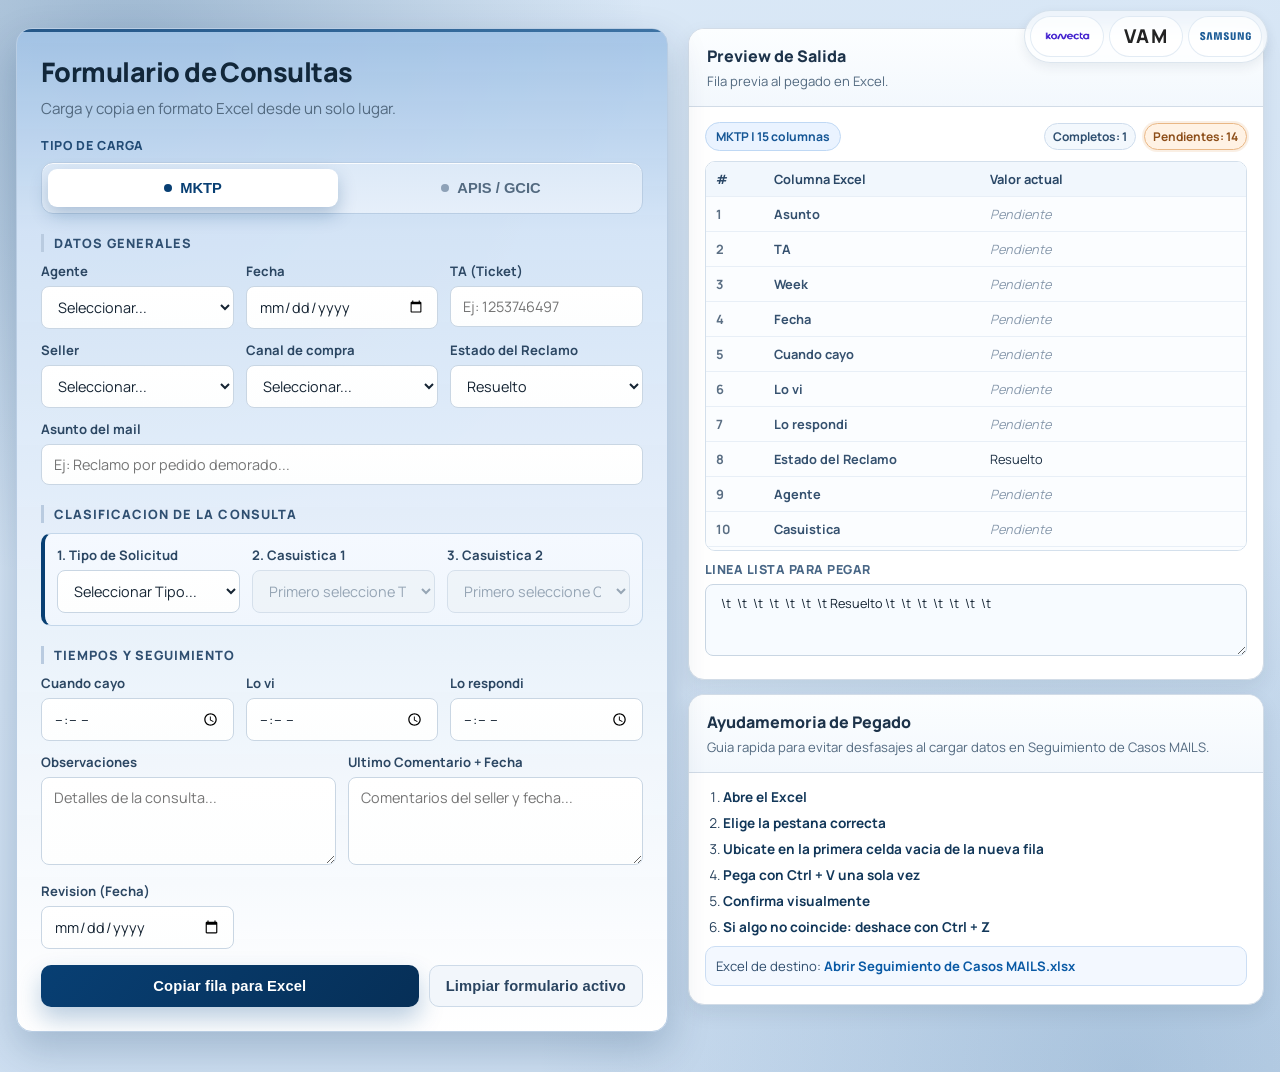
==== index.html @ ac307d0d "pildora con logos" ====
<!DOCTYPE html>
<html lang="es">
<head>
  <meta charset="UTF-8" />
  <meta name="viewport" content="width=device-width, initial-scale=1.0" />
  <title>Central de Casos | Samsung eStore</title>
  <link rel="preconnect" href="https://fonts.googleapis.com" />
  <link rel="preconnect" href="https://fonts.gstatic.com" crossorigin />
  <link href="https://fonts.googleapis.com/css2?family=Manrope:wght@400;500;600;700;800&display=swap" rel="stylesheet" />
  <style>
    :root {
      --bg: #edf2f7;
      --surface: #ffffff;
      --surface-soft: #f3f7fc;
      --ink: #152433;
      --muted: #536a80;
      --primary: #0a4f8f;
      --primary-strong: #083f73;
      --primary-soft: #dbe9f7;
      --accent: #8a5a2f;
      --accent-soft: #f3e8dc;
      --border: #d2dce7;
      --focus: rgba(10, 79, 143, 0.18);
      --shadow: 0 16px 36px rgba(14, 34, 55, 0.12);
      --shadow-soft: 0 8px 20px rgba(14, 34, 55, 0.08);
      --radius-lg: 16px;
      --radius-md: 10px;
      --radius-sm: 8px;
      --transition: 220ms cubic-bezier(0.2, 0.6, 0.2, 1);
    }

    * {
      box-sizing: border-box;
    }

    body {
      margin: 0;
      font-family: "Manrope", "Segoe UI", sans-serif;
      color: var(--ink);
      background:
        radial-gradient(circle at 10% 6%, rgba(10, 79, 143, 0.14), transparent 34%),
        radial-gradient(circle at 88% 100%, rgba(138, 90, 47, 0.1), transparent 38%),
        linear-gradient(168deg, #f4f7fb 0%, #eef3f8 50%, #e9eff6 100%);
      min-height: 100vh;
      padding: 28px 16px 40px;
      transition: background 320ms ease, color 220ms ease;
    }

    .brand-banner {
      position: fixed;
      top: 10px;
      right: 12px;
      z-index: 30;
      padding: 5px;
      border-radius: 999px;
      border: 1px solid rgba(185, 202, 220, 0.48);
      background: rgba(255, 255, 255, 0.56);
      backdrop-filter: blur(8px);
      box-shadow: 0 4px 12px rgba(16, 38, 61, 0.08);
      display: flex;
      gap: 5px;
      align-items: center;
      overflow: hidden;
      isolation: isolate;
      transition: transform 260ms ease, box-shadow 260ms ease, background-color 260ms ease, border-color 260ms ease;
      animation: fadeInUp 380ms ease-out;
    }

    .brand-banner::after {
      content: "";
      position: absolute;
      inset: -45% -35%;
      background: linear-gradient(106deg, transparent 34%, rgba(255, 255, 255, 0.94) 50%, transparent 66%);
      transform: translateX(-130%) rotate(8deg);
      opacity: 0;
      pointer-events: none;
      z-index: 0;
      transition: opacity 320ms ease;
    }

    .brand-banner > * {
      position: relative;
      z-index: 1;
    }

    .brand-banner:hover::after {
      opacity: 1;
      animation: brandPillSweep 980ms linear infinite;
    }

    .brand-banner:hover {
      transform: scale(1.035);
      box-shadow: 0 8px 20px rgba(16, 38, 61, 0.16);
    }

    .brand-item {
      width: 74px;
      height: 41px;
      border-radius: 999px;
      border: 1px solid rgba(206, 220, 236, 0.58);
      background: rgba(255, 255, 255, 0.72);
      display: flex;
      align-items: center;
      justify-content: center;
      padding: 2px 7px;
      overflow: hidden;
    }

    .brand-konecta img {
      width: 55px;
      height: auto;
      object-fit: contain;
      opacity: 0.9;
    }

    .brand-vam svg {
      width: 58px;
      height: auto;
      display: block;
      opacity: 0.9;
    }

    .brand-vam-text {
      font-family: "Manrope", "Segoe UI", sans-serif;
      font-size: 19px;
      font-weight: 800;
      letter-spacing: 0.08em;
      color: #111111;
      line-height: 1;
      opacity: 0.92;
    }

    .brand-samsung {
      color: #0a4f8f;
    }

    .brand-samsung svg {
      width: 55px;
      height: auto;
      display: block;
      opacity: 0.92;
    }

    .brand-samsung path {
      fill: currentColor;
    }

    .app-shell {
      max-width: 1340px;
      margin: 0 auto;
      display: grid;
      grid-template-columns: 1.55fr 1fr;
      gap: 20px;
      animation: fadeInUp 540ms ease-out;
    }

    .panel {
      background: var(--surface);
      border: 1px solid var(--border);
      border-radius: var(--radius-lg);
      box-shadow: var(--shadow);
      overflow: hidden;
      position: relative;
    }

    .panel::before {
      content: "";
      position: absolute;
      inset: 0 0 auto 0;
      height: 3px;
      background: linear-gradient(90deg, var(--primary) 0%, var(--accent) 100%);
      opacity: 0.82;
    }

    .main-panel {
      padding: 24px;
      transition: background 280ms ease, border-color 280ms ease, box-shadow 280ms ease;
    }

    .side-panel {
      display: flex;
      flex-direction: column;
      gap: 14px;
      background: transparent;
      border: 0;
      box-shadow: none;
    }

    .card {
      background: var(--surface);
      border: 1px solid var(--border);
      border-radius: var(--radius-lg);
      box-shadow: var(--shadow-soft);
      overflow: hidden;
      animation: fadeInUp 600ms ease-out;
      transition: transform var(--transition), box-shadow var(--transition), border-color var(--transition);
    }

    .card:hover {
      transform: translateY(-2px);
      box-shadow: 0 14px 30px rgba(14, 34, 55, 0.13);
      border-color: #c7d7e7;
    }

    .header {
      margin-bottom: 18px;
      display: flex;
      justify-content: space-between;
      gap: 12px;
      align-items: flex-start;
      flex-wrap: wrap;
    }

    .header h1 {
      margin: 0;
      font-size: clamp(1.45rem, 2.1vw, 2rem);
      font-weight: 800;
      letter-spacing: -0.02em;
      color: #12273a;
    }

    .header p {
      margin: 8px 0 0;
      color: var(--muted);
      font-size: 0.95rem;
    }

    .switch-label {
      margin: 0 0 8px;
      font-size: 0.78rem;
      color: #3f5d7c;
      font-weight: 800;
      letter-spacing: 0.05em;
      text-transform: uppercase;
    }

    .tabs {
      display: grid;
      grid-template-columns: 1fr 1fr;
      gap: 8px;
      margin-bottom: 18px;
      padding: 6px;
      background: var(--surface-soft);
      border-radius: 12px;
      border: 1px solid var(--border);
      box-shadow: inset 0 1px 0 rgba(255, 255, 255, 0.85);
      transition: background 280ms ease, border-color 280ms ease;
    }

    .tab-btn {
      border: 0;
      border-radius: 9px;
      padding: 11px 12px;
      font-weight: 700;
      font-size: 0.92rem;
      color: var(--muted);
      background: transparent;
      cursor: pointer;
      transition: all var(--transition);
      display: flex;
      align-items: center;
      justify-content: center;
      gap: 8px;
    }

    .tab-dot {
      width: 8px;
      height: 8px;
      border-radius: 999px;
      background: #8da1b7;
      transition: background var(--transition);
    }

    .tab-btn.active {
      background: #fff;
      color: var(--primary);
      box-shadow: 0 8px 18px rgba(10, 79, 143, 0.18);
    }

    .tab-btn.active .tab-dot {
      background: var(--primary);
    }

    .tab-btn:hover {
      color: var(--primary);
      background: rgba(255, 255, 255, 0.78);
    }

    .form-view {
      display: none;
      opacity: 0;
      transform: translateY(6px);
      transition: opacity var(--transition), transform var(--transition);
    }

    .form-view.active {
      display: block;
      opacity: 1;
      transform: translateY(0);
    }

    .group-title {
      margin: 20px 0 10px;
      font-size: 0.8rem;
      font-weight: 800;
      letter-spacing: 0.08em;
      color: #2f4f71;
      text-transform: uppercase;
      padding-left: 10px;
      border-left: 3px solid #b9cbe0;
    }

    .grid {
      display: grid;
      grid-template-columns: repeat(12, minmax(0, 1fr));
      gap: 12px;
    }

    .field {
      grid-column: span 12;
    }

    .span-4 {
      grid-column: span 4;
    }

    .span-6 {
      grid-column: span 6;
    }

    .span-8 {
      grid-column: span 8;
    }

    .span-3 {
      grid-column: span 3;
    }

    .span-2 {
      grid-column: span 2;
    }

    label {
      display: block;
      margin: 0 0 6px;
      font-size: 0.82rem;
      font-weight: 700;
      color: #2c4763;
    }

    input,
    select,
    textarea {
      width: 100%;
      border: 1px solid #c9d6e3;
      background: linear-gradient(180deg, #ffffff 0%, #fdfefe 100%);
      color: var(--ink);
      border-radius: var(--radius-sm);
      padding: 10px 12px;
      font: inherit;
      font-size: 0.9rem;
      outline: 0;
      transition: border-color var(--transition), box-shadow var(--transition), background var(--transition);
    }

    input:hover,
    select:hover,
    textarea:hover {
      border-color: #b8cadd;
    }

    textarea {
      resize: vertical;
      min-height: 88px;
    }

    input:focus,
    select:focus,
    textarea:focus {
      border-color: var(--primary);
      box-shadow: 0 0 0 4px var(--focus);
      background: #fff;
    }

    select:disabled {
      background: #edf2f7;
      cursor: not-allowed;
      color: #708396;
    }

    .cascade-box {
      margin-top: 10px;
      border: 1px solid #c4d7ea;
      border-left: 4px solid var(--primary);
      border-radius: 10px;
      padding: 12px;
      background: linear-gradient(180deg, #f5f9ff 0%, #f0f6fd 100%);
    }

    .actions {
      margin-top: 16px;
      display: flex;
      gap: 10px;
      flex-wrap: wrap;
    }

    .btn {
      border: 0;
      border-radius: 10px;
      padding: 12px 16px;
      font-size: 0.92rem;
      font-weight: 800;
      cursor: pointer;
      transition: transform var(--transition), box-shadow var(--transition), background var(--transition), filter var(--transition);
      letter-spacing: 0.01em;
    }

    .btn-primary {
      background: linear-gradient(130deg, var(--primary) 0%, var(--primary-strong) 100%);
      color: #fff;
      box-shadow: 0 12px 24px rgba(10, 79, 143, 0.28);
      flex: 1;
      min-width: 220px;
    }

    .btn-secondary {
      background: #f2f6fb;
      color: #2a4460;
      border: 1px solid #cddae8;
      min-width: 160px;
    }

    .btn:hover {
      transform: translateY(-1px);
      filter: saturate(1.04);
    }

    .btn:active {
      transform: translateY(0);
    }

    .success {
      display: none;
      margin-top: 10px;
      border-radius: 10px;
      background: #e3f4ec;
      border: 1px solid #bfe6d6;
      color: #145f46;
      font-size: 0.88rem;
      padding: 11px;
      font-weight: 700;
      animation: fadeInUp 280ms ease-out;
    }

    .card-head {
      padding: 16px 18px;
      border-bottom: 1px solid var(--border);
      background: linear-gradient(180deg, #fcfeff 0%, #f3f8fd 100%);
    }

    .card-head h3 {
      margin: 0;
      font-size: 1rem;
      font-weight: 800;
      color: #1d334a;
    }

    .card-head p {
      margin: 5px 0 0;
      color: var(--muted);
      font-size: 0.82rem;
    }

    .card-body {
      padding: 15px 16px 18px;
    }

    .preview-meta {
      display: flex;
      justify-content: space-between;
      align-items: center;
      gap: 10px;
      margin-bottom: 10px;
      flex-wrap: wrap;
    }

    .preview-stats {
      display: flex;
      gap: 8px;
      flex-wrap: wrap;
    }

    .preview-stat {
      font-size: 0.75rem;
      padding: 4px 8px;
      border-radius: 999px;
      border: 1px solid #cedcec;
      color: #2f4f70;
      background: #f3f8fd;
      font-weight: 700;
      transition: all var(--transition);
    }

    .preview-stat.is-warning {
      border-color: #e9b785;
      background: #fff2e4;
      color: #8d4e19;
      box-shadow: 0 0 0 2px rgba(233, 183, 133, 0.22);
    }

    .preview-tag {
      background: #eaf3ff;
      border: 1px solid #bfd8f4;
      color: #155695;
      border-radius: 999px;
      font-size: 0.76rem;
      font-weight: 700;
      padding: 5px 10px;
    }

    .preview-table-wrap {
      overflow: auto;
      border: 1px solid #d4e0ec;
      border-radius: 10px;
      background: #fbfdff;
      max-height: 390px;
    }

    table {
      width: 100%;
      border-collapse: collapse;
      min-width: 540px;
    }

    th,
    td {
      text-align: left;
      padding: 8px 10px;
      border-bottom: 1px solid #e8eff7;
      font-size: 0.8rem;
      vertical-align: top;
    }

    th {
      color: #2a4766;
      background: #f1f7fd;
      position: sticky;
      top: 0;
      z-index: 1;
    }

    tr:hover td {
      background: #f8fbff;
    }

    td:nth-child(1) {
      width: 58px;
      color: #5b6f84;
      font-weight: 700;
    }

    td:nth-child(2) {
      width: 40%;
      color: #35516f;
      font-weight: 700;
    }

    td:nth-child(3) {
      color: #1e3145;
      word-break: break-word;
    }

    tr.row-empty td:nth-child(3) {
      color: #8a9bae;
      font-style: italic;
    }

    .preview-line {
      margin-top: 10px;
    }

    .preview-line label {
      margin-bottom: 6px;
      display: block;
      font-size: 0.78rem;
      color: #496786;
      font-weight: 800;
      letter-spacing: 0.04em;
      text-transform: uppercase;
    }

    .preview-line textarea {
      min-height: 72px;
      background: #f7fbff;
      font-size: 0.79rem;
      line-height: 1.35;
    }

    .helper-list {
      margin: 0;
      padding-left: 18px;
      color: #28425d;
      display: grid;
      gap: 8px;
      font-size: 0.85rem;
    }

    .helper-list strong {
      color: #123759;
    }

    .helper-url {
      margin-top: 10px;
      background: #f3f8ff;
      border: 1px solid #ccdef4;
      border-radius: 10px;
      padding: 10px;
      font-size: 0.82rem;
      color: #2f4d6d;
      word-break: break-word;
    }

    ::-webkit-scrollbar {
      width: 10px;
      height: 10px;
    }

    ::-webkit-scrollbar-thumb {
      background: #c6d5e4;
      border-radius: 999px;
      border: 2px solid #f1f6fb;
    }

    ::-webkit-scrollbar-track {
      background: #f1f6fb;
      border-radius: 999px;
    }

    body.mode-mktp {
      --primary: #083f73;
      --primary-strong: #062f57;
      --primary-soft: #cee0f2;
      --accent: #255f94;
      --accent-soft: #dce8f3;
      background:
        radial-gradient(circle at 10% 6%, rgba(8, 63, 115, 0.3), transparent 34%),
        radial-gradient(circle at 88% 100%, rgba(37, 95, 148, 0.2), transparent 38%),
        linear-gradient(168deg, #dbe9f7 0%, #d2e2f3 52%, #cadcef 100%);
    }

    body.mode-apis {
      --primary: #0e4f45;
      --primary-strong: #0a3d35;
      --primary-soft: #cfe8e1;
      --accent: #1f6a49;
      --accent-soft: #d5eadf;
      background:
        radial-gradient(circle at 10% 6%, rgba(14, 79, 69, 0.28), transparent 34%),
        radial-gradient(circle at 88% 100%, rgba(31, 106, 73, 0.24), transparent 38%),
        linear-gradient(168deg, #dcece7 0%, #d3e4de 50%, #ccddd7 100%);
    }

    body.mode-mktp .main-panel {
      background: linear-gradient(180deg, rgba(161, 194, 229, 0.92) 0%, rgba(212, 228, 246, 0.95) 20%, #ffffff 100%);
      border-color: #b9cde3;
      box-shadow: 0 18px 42px rgba(6, 47, 87, 0.22);
    }

    body.mode-apis .main-panel {
      background: linear-gradient(180deg, rgba(153, 203, 190, 0.92) 0%, rgba(208, 230, 223, 0.95) 20%, #ffffff 100%);
      border-color: #b8d5cd;
      box-shadow: 0 18px 42px rgba(10, 61, 53, 0.2);
    }

    body.mode-mktp .tabs {
      background: linear-gradient(180deg, #dce9f7 0%, #e6effa 100%);
      border-color: #b9cde3;
    }

    body.mode-apis .tabs {
      background: linear-gradient(180deg, #dcede8 0%, #e8f2ef 100%);
      border-color: #b4d0c7;
    }

    body.mode-apis .tab-btn.active {
      color: #0f4f44;
      box-shadow: 0 8px 18px rgba(14, 79, 69, 0.26);
    }

    body.mode-mktp .tab-btn.active {
      color: #083f73;
      box-shadow: 0 8px 18px rgba(8, 63, 115, 0.26);
    }

    body.mode-mktp .switch-label {
      color: #234c76;
    }

    body.mode-apis .switch-label {
      color: #1f5e53;
    }

    body.mode-apis .group-title {
      border-left-color: #79ad9f;
      color: #1f5047;
    }

    body.mode-apis .preview-tag {
      background: #d9eee7;
      border-color: #9dcbbe;
      color: #155247;
    }

    .helper-url a {
      color: #0a5aa5;
      font-weight: 700;
      text-decoration: none;
    }

    .helper-url a:hover {
      text-decoration: underline;
    }

    @media (max-width: 1160px) {
      .brand-banner {
        top: 8px;
        right: 8px;
      }

      .brand-item {
        width: 70px;
        height: 38px;
      }

      .app-shell {
        grid-template-columns: 1fr;
      }

      .side-panel {
        order: -1;
      }
    }

    @media (max-width: 760px) {
      .brand-banner {
        top: 6px;
        right: 6px;
        padding: 4px;
        gap: 4px;
      }

      .brand-item {
        width: 62px;
        height: 36px;
      }

      .brand-konecta img,
      .brand-vam svg,
      .brand-samsung svg {
        width: 48px;
      }

      .brand-vam-text {
        font-size: 17px;
      }

      .main-panel {
        padding: 16px;
      }

      .span-8,
      .span-6,
      .span-4,
      .span-3,
      .span-2 {
        grid-column: span 12;
      }

      .btn-primary,
      .btn-secondary {
        width: 100%;
      }

      .tabs {
        grid-template-columns: 1fr;
      }
    }

    @keyframes fadeInUp {
      from {
        opacity: 0;
        transform: translateY(12px);
      }
      to {
        opacity: 1;
        transform: translateY(0);
      }
    }

    @keyframes brandPillSweep {
      0% {
        transform: translateX(-130%) rotate(8deg);
      }
      100% {
        transform: translateX(130%) rotate(8deg);
      }
    }
  </style>
</head>
<body class="mode-mktp">
  <header class="brand-banner" aria-label="Logos principales">
    <div class="brand-item brand-konecta">
      <img src="Konecta_Logo_RGB_Blue.png" alt="Konecta" loading="eager" />
    </div>

    <div class="brand-item brand-vam" aria-label="VAM">
      <span class="brand-vam-text" aria-label="VAM">VAM</span>
    </div>

    <div class="brand-item brand-samsung" aria-label="Samsung">
      <svg focusable="false" aria-hidden="true" width="130" height="29" viewBox="0 0 130 29">
        <g transform="translate(-250 -7)">
          <path d="M0,13.835V12.482H4.609V14.2a1.558,1.558,0,0,0,1.724,1.6A1.509,1.509,0,0,0,8,14.6a2.237,2.237,0,0,0-.03-1.322C7.076,10.976.981,9.931.208,6.333a6.531,6.531,0,0,1-.029-2.4C.654,1.045,3.122,0,6.184,0c2.438,0,5.8.585,5.8,4.458V5.719H7.7V4.612a1.492,1.492,0,0,0-1.605-1.6,1.452,1.452,0,0,0-1.575,1.2,2.468,2.468,0,0,0,.03.922c.5,2.059,7.017,3.167,7.73,6.887a8.481,8.481,0,0,1,.029,2.921C11.892,17.893,9.336,19,6.244,19,3,19,0,17.8,0,13.835Zm55.837-.062V12.421h4.549v1.691a1.533,1.533,0,0,0,1.695,1.6,1.49,1.49,0,0,0,1.665-1.168,2.147,2.147,0,0,0-.029-1.292c-.863-2.274-6.9-3.319-7.671-6.917a6.37,6.37,0,0,1-.03-2.367c.476-2.859,2.944-3.9,5.946-3.9,2.409,0,5.739.615,5.739,4.427v1.23H63.449V4.643a1.485,1.485,0,0,0-1.575-1.6,1.4,1.4,0,0,0-1.546,1.168,2.463,2.463,0,0,0,.029.922C60.832,7.194,67.284,8.27,68,11.959a8.314,8.314,0,0,1,.029,2.89c-.416,2.952-2.943,4.028-6.005,4.028C58.811,18.877,55.837,17.678,55.837,13.773Zm16.293.647A7.18,7.18,0,0,1,72.1,13.25V.523h4.341V13.65a5.023,5.023,0,0,0,.029.677,1.682,1.682,0,0,0,3.271,0,4.852,4.852,0,0,0,.03-.677V.523h4.341V13.25c0,.339-.03.984-.03,1.169-.3,3.319-2.825,4.4-5.976,4.4S72.428,17.739,72.13,14.419Zm35.739-.185a9.539,9.539,0,0,1-.059-1.168V5.6c0-.308.029-.861.059-1.169.386-3.319,2.973-4.365,6.036-4.365,3.033,0,5.708,1.045,6.006,4.365A8.781,8.781,0,0,1,119.94,5.6v.584H115.6V5.2a3.791,3.791,0,0,0-.059-.677,1.777,1.777,0,0,0-3.42,0,3.772,3.772,0,0,0-.059.829v8.117a5.1,5.1,0,0,0,.03.677,1.707,1.707,0,0,0,1.813,1.291,1.633,1.633,0,0,0,1.754-1.291,2.554,2.554,0,0,0,.03-.677V10.883h-1.754V8.3H120v4.765a9.377,9.377,0,0,1-.06,1.168c-.3,3.228-3,4.366-6.036,4.366S108.166,17.462,107.869,14.235Zm-60.5,4.027L47.245,1.845,44.272,18.262H39.931L36.987,1.845l-.118,16.417H32.587L32.943.554h6.988L42.1,14.388,44.272.554h6.987l.386,17.708Zm-22.835,0L22.211,1.845,19.831,18.262H15.194L18.344.554h7.642l3.152,17.708Zm72.665-.184L92.884,3.352l.238,14.726H88.9V.554h6.363l4.044,14.265L99.068.554h4.251V18.078Z" transform="translate(255 12)"></path>
        </g>
      </svg>
    </div>
  </header>

  <main class="app-shell">
    <section class="panel main-panel">
      <div class="header">
        <div>
          <h1>Formulario de Consultas</h1>
          <p>Carga y copia en formato Excel desde un solo lugar.</p>
        </div>
      </div>

      <p class="switch-label">Tipo de carga</p>
      <div class="tabs" role="tablist" aria-label="Tipo de formulario">
        <button id="tab-mktp" class="tab-btn active" type="button" role="tab" aria-selected="true" data-target="view-mktp"><span class="tab-dot"></span>MKTP</button>
        <button id="tab-apis" class="tab-btn" type="button" role="tab" aria-selected="false" data-target="view-apis"><span class="tab-dot"></span>APIS / GCIC</button>
      </div>

      <div id="view-mktp" class="form-view active" data-form="mktp">
        <div class="group-title">Datos Generales</div>
        <div class="grid">
          <div class="field span-4">
            <label for="mktp_agente">Agente</label>
            <select id="mktp_agente" data-preview="true">
              <option value="">Seleccionar...</option>
              <option value="Sofia Niccolo">Sofia Niccolo</option>
              <option value="Bruno Urdapilleta">Bruno Urdapilleta</option>
            </select>
          </div>
          <div class="field span-4">
            <label for="mktp_fecha">Fecha</label>
            <input id="mktp_fecha" type="date" data-preview="true" />
          </div>
          <div class="field span-4">
            <label for="mktp_ta">TA (Ticket)</label>
            <input id="mktp_ta" type="number" placeholder="Ej: 1253746497" data-preview="true" />
          </div>

          <div class="field span-4">
            <label for="mktp_seller">Seller</label>
            <select id="mktp_seller" data-preview="true">
              <option value="">Seleccionar...</option>
              <option value="BGH">BGH</option>
              <option value="MIRGOR">MIRGOR</option>
              <option value="MULTIPOINT">MULTIPOINT</option>
              <option value="VISUAR">VISUAR</option>
            </select>
          </div>
          <div class="field span-4">
            <label for="mktp_canal_compra">Canal de compra</label>
            <select id="mktp_canal_compra" data-preview="true">
              <option value="">Seleccionar...</option>
              <option value="AMEX">AMEX</option>
              <option value="BAPRO">BAPRO</option>
              <option value="GALICIA">GALICIA</option>
              <option value="ICBC">ICBC</option>
              <option value="Sin informar">Sin informar</option>
            </select>
          </div>
          <div class="field span-4">
            <label for="mktp_estado">Estado del Reclamo</label>
            <select id="mktp_estado" data-preview="true">
              <option value="Abierto">Abierto</option>
              <option value="Resuelto" selected>Resuelto</option>
              <option value="Cerrado">Cerrado</option>
            </select>
          </div>

          <div class="field span-12">
            <label for="mktp_asunto">Asunto del mail</label>
            <input id="mktp_asunto" type="text" placeholder="Ej: Reclamo por pedido demorado..." data-preview="true" />
          </div>
        </div>

        <div class="group-title">Clasificacion de la Consulta</div>
        <div class="cascade-box">
          <div class="grid">
            <div class="field span-4">
              <label for="mktp_tipo_solicitud">1. Tipo de Solicitud</label>
              <select id="mktp_tipo_solicitud" data-preview="true"></select>
            </div>
            <div class="field span-4">
              <label for="mktp_casuistica1">2. Casuistica 1</label>
              <select id="mktp_casuistica1" data-preview="true" disabled></select>
            </div>
            <div class="field span-4">
              <label for="mktp_casuistica2">3. Casuistica 2</label>
              <select id="mktp_casuistica2" data-preview="true" disabled></select>
            </div>
          </div>
        </div>

        <div class="group-title">Tiempos y Seguimiento</div>
        <div class="grid">
          <div class="field span-4">
            <label for="mktp_hora_cayo">Cuando cayo</label>
            <input id="mktp_hora_cayo" type="time" data-preview="true" />
          </div>
          <div class="field span-4">
            <label for="mktp_hora_vi">Lo vi</label>
            <input id="mktp_hora_vi" type="time" data-preview="true" />
          </div>
          <div class="field span-4">
            <label for="mktp_hora_respondi">Lo respondi</label>
            <input id="mktp_hora_respondi" type="time" data-preview="true" />
          </div>

          <div class="field span-6">
            <label for="mktp_observacion">Observaciones</label>
            <textarea id="mktp_observacion" rows="3" placeholder="Detalles de la consulta..." data-preview="true"></textarea>
          </div>
          <div class="field span-6">
            <label for="mktp_ultimo_comentario">Ultimo Comentario + Fecha</label>
            <textarea id="mktp_ultimo_comentario" rows="3" placeholder="Comentarios del seller y fecha..." data-preview="true"></textarea>
          </div>

          <div class="field span-4">
            <label for="mktp_revision">Revision (Fecha)</label>
            <input id="mktp_revision" type="date" data-preview="true" />
          </div>
        </div>
      </div>

      <div id="view-apis" class="form-view" data-form="apis">
        <div class="group-title">Datos Generales</div>
        <div class="grid">
          <div class="field span-4">
            <label for="apis_ref_pedido">Referencia / Numero del pedido</label>
            <input id="apis_ref_pedido" type="text" placeholder="Ej: JODVPBDAY / 12345678" data-preview="true" />
          </div>
          <div class="field span-4">
            <label for="apis_n_caso_gcic">N de Caso GCIC</label>
            <input id="apis_n_caso_gcic" type="number" placeholder="Ej: 1259479636" data-preview="true" />
          </div>
          <div class="field span-4">
            <label for="apis_nombre_cliente">Nombre de Cliente</label>
            <input id="apis_nombre_cliente" type="text" placeholder="Ej: JUAN PEREZ" data-preview="true" />
          </div>

          <div class="field span-4">
            <label for="apis_estado_reclamo">Estado del Reclamo</label>
            <select id="apis_estado_reclamo" data-preview="true">
              <option value="Abierto">Abierto</option>
              <option value="Cerrado" selected>Cerrado</option>
              <option value="Cerrado Automatico">Cerrado Automatico</option>
            </select>
          </div>
          <div class="field span-4">
            <label for="apis_agente">Agente</label>
            <select id="apis_agente" data-preview="true">
              <option value="">Seleccionar...</option>
              <option value="Sofia Niccolo">Sofia Niccolo</option>
              <option value="Bruno Urdapilleta">Bruno Urdapilleta</option>
            </select>
          </div>
          <div class="field span-4">
            <label for="apis_gcic">GCIC</label>
            <select id="apis_gcic" data-preview="true">
              <option value="ABIERTO">ABIERTO</option>
              <option value="CERRADO" selected>CERRADO</option>
            </select>
          </div>

          <div class="field span-3">
            <label for="apis_fecha_ingreso">Fecha Ingreso Caso</label>
            <input id="apis_fecha_ingreso" type="date" data-preview="true" />
          </div>
          <div class="field span-3">
            <label for="apis_hora_ingreso">Ingreso Caso (Hora)</label>
            <input id="apis_hora_ingreso" type="time" data-preview="true" />
          </div>
          <div class="field span-3">
            <label for="apis_fecha_respuesta">Fecha Respuesta</label>
            <input id="apis_fecha_respuesta" type="date" data-preview="true" />
          </div>
          <div class="field span-3">
            <label for="apis_hora_respuesta">Respuesta Caso (Hora)</label>
            <input id="apis_hora_respuesta" type="time" data-preview="true" />
          </div>
        </div>

        <div class="group-title">Casuistica</div>
        <div class="cascade-box">
          <div class="grid">
            <div class="field span-4">
              <label for="apis_tipo_solicitud">1. Tipo de Solicitud</label>
              <select id="apis_tipo_solicitud" data-preview="true"></select>
            </div>
            <div class="field span-4">
              <label for="apis_casuistica1">2. Casuistica 1</label>
              <select id="apis_casuistica1" data-preview="true" disabled></select>
            </div>
            <div class="field span-4">
              <label for="apis_casuistica2">3. Casuistica 2</label>
              <select id="apis_casuistica2" data-preview="true" disabled></select>
            </div>
          </div>
        </div>

        <div class="group-title">Seguimiento</div>
        <div class="grid">
          <div class="field span-6">
            <label for="apis_observaciones">Observaciones</label>
            <textarea id="apis_observaciones" rows="3" placeholder="Detalles del caso..." data-preview="true"></textarea>
          </div>
          <div class="field span-6">
            <label for="apis_ultimo_comentario_seller">Ultimo Comentario de Seller</label>
            <textarea id="apis_ultimo_comentario_seller" rows="3" placeholder="Comentarios..." data-preview="true"></textarea>
          </div>
          <div class="field span-4">
            <label for="apis_fecha_revision">Fecha de Revision</label>
            <input id="apis_fecha_revision" type="date" data-preview="true" />
          </div>
        </div>
      </div>

      <div class="actions">
        <button id="btn-copiar" class="btn btn-primary" type="button">Copiar fila para Excel</button>
        <button id="btn-limpiar" class="btn btn-secondary" type="button">Limpiar formulario activo</button>
      </div>
      <div id="success-message" class="success">Datos copiados correctamente. Ve al Excel, selecciona la primera celda vacia de la fila y presiona Ctrl + V.</div>
    </section>

    <aside class="side-panel">
      <section class="card">
        <div class="card-head">
          <h3>Preview de Salida</h3>
          <p>Fila previa al pegado en Excel.</p>
        </div>
        <div class="card-body">
          <div class="preview-meta">
            <span id="preview-mode" class="preview-tag">MKTP | 15 columnas</span>
            <div class="preview-stats">
              <span id="preview-filled" class="preview-stat">Completos: 0</span>
              <span id="preview-empty" class="preview-stat">Pendientes: 15</span>
            </div>
          </div>
          <div class="preview-table-wrap">
            <table>
              <thead>
                <tr>
                  <th>#</th>
                  <th>Columna Excel</th>
                  <th>Valor actual</th>
                </tr>
              </thead>
              <tbody id="preview-body"></tbody>
            </table>
          </div>
          <div class="preview-line">
            <label for="preview-row">Linea lista para pegar</label>
            <textarea id="preview-row" readonly></textarea>
          </div>
        </div>
      </section>

      <section class="card">
        <div class="card-head">
          <h3>Ayudamemoria de Pegado</h3>
          <p>Guia rapida para evitar desfasajes al cargar datos en Seguimiento de Casos MAILS.</p>
        </div>
        <div class="card-body">
          <ol class="helper-list">
            <li><strong>Abre el Excel</strong></li>
            <li><strong>Elige la pestana correcta</strong></li>
            <li><strong>Ubicate en la primera celda vacia de la nueva fila</strong></li>
            <li><strong>Pega con Ctrl + V una sola vez</strong></li>
            <li><strong>Confirma visualmente</strong></li>
            <li><strong>Si algo no coincide: deshace con Ctrl + Z</strong></li>
          </ol>
          <div class="helper-url">
            Excel de destino: <a href="https://allusargentina-my.sharepoint.com/:x:/r/personal/camila_balbastro_grupokonecta_com_ar/Documents/Mail/Seguimiento%20de%20Casos%20MAILS.xlsx?d=w2dc8ccf330154ceebe7b42ee4bdeddcc&csf=1&web=1&e=X7FeeP" target="_blank" rel="noopener noreferrer">Abrir Seguimiento de Casos MAILS.xlsx</a>
          </div>
        </div>
      </section>
    </aside>
  </main>

  <script>
    const cascadeData = {
      "eStore - Preventa": {
        "Caracteristica del producto (diseno, especificaciones, etc)": [""],
        "Consulta de disponibilidad de producto": [""],
        "Garantia (cobertura, garantia extendida, SC +)": [""],
        "Informacion de impuestos (IVA, etc)": [""],
        "Opciones de Entrega/Instalacion": [""],
        "Precio/Pago (comparacion de precios, opcion de financiacion)": [""],
        "Promociones (Black Friday, Buen Fin, descuento, etc)": [""],
        "Trade-In (eligibilidad, valor, informacion de recogida, etc)": [""]
      },
      "eStore - Otros": {
        "Asistencia de inicio de sesion EPP": [""],
        "Feedback": [""],
        "Opciones de Samsung Account (como registrarse, info, etc)": [""],
        "Opciones de voucher (como se usa, etc.)": [""],
        "Otros": [""],
        "Problemas con el voucher (no funciona, se vuelve a emitir, etc)": [""],
        "Programa de Rewards": [""],
        "Solicitud de recogida de articulos usados": [""]
      },
      "eStore - Pedidos": {
        "Articulo entregado incorrecto (diferente al articulo pedido)": [""],
        "Articulos faltantes en la entrega": [""],
        "Click & Collect (recogida en tienda)": [""],
        "Disputa de devolucion de cargo por Trade In": [""],
        "El producto entregado esta danado": [""],
        "Error de pago (pedido cancelado, no se pudo completar)": [""],
        "Modificacion de pedido (Direccion/Metodo)": [""],
        "Problema con Trade In (retraso en el proceso, etc)": [""],
        "Problema de pedido (Carrito/Pago/Promocion)": [""],
        "Retraso de instalacion (producto aun no instalado)": [""],
        "Retraso en la entrega (producto aun no entregado)": [""],
        "Solicitud de estado de instalacion": [""],
        "Solicitud de factura (copia de factura, etc.)": [""]
      },
      "eStore - Cancelacion": {
        "Cambio incorrecto (producto incorrecto recibido)": [""],
        "Cancelacion de pedido": [""],
        "Estado de Reembolso/Cambio": [""],
        "Politica de devolucion (Reembolso o Cambio)": [""],
        "Reembolso incorrecto (cantidad incorrecta recibida)": [""],
        "Retraso de cambio (aun no recibido)": [""],
        "Retraso en el reembolso (aun no recibido)": [""],
        "Solicitud de devolucion de pedido (Reembolso o Cambio)": [""],
        "Solicitud de reembolso por entrega express": [""]
      }
    };

    const configs = {
      mktp: {
        previewLabel: "MKTP | 15 columnas",
        defaultValues: {
          mktp_estado: "Resuelto"
        },
        columns: [
          "Asunto",
          "TA",
          "Week",
          "Fecha",
          "Cuando cayo",
          "Lo vi",
          "Lo respondi",
          "Estado del Reclamo",
          "Agente",
          "Casuistica",
          "Observaciones",
          "Ultimo Comentario + Fecha",
          "Revision",
          "Canal de compra",
          "Seller"
        ]
      },
      apis: {
        previewLabel: "APIS / GCIC | 15 columnas",
        defaultValues: {
          apis_estado_reclamo: "Cerrado",
          apis_gcic: "CERRADO"
        },
        columns: [
          "Referencia/Numero del pedido",
          "N de Caso GCIC",
          "Nombre de Cliente",
          "Estado del Reclamo",
          "Agente",
          "GCIC",
          "Week",
          "Fecha Ingreso Caso",
          "Ingreso Caso",
          "Fecha Respuesta",
          "Respuesta Caso",
          "Casuistica",
          "Observaciones",
          "Ultimo Comentario de Seller",
          "Fecha de Revision"
        ]
      }
    };

    let activeForm = "mktp";

    function limpiarTextoParaExcel(texto) {
      if (!texto) return "";
      return texto.replace(/\r?\n|\r/g, " - ").trim();
    }

    function formatearHora(hora) {
      if (!hora) return "";
      return hora.length === 5 ? `${hora}:00` : hora;
    }

    function formatearFechaLatina(fechaIso) {
      if (!fechaIso) return "";
      const partes = fechaIso.split("-");
      if (partes.length === 3) {
        return `${partes[2]}/${partes[1]}/${partes[0]}`;
      }
      return fechaIso;
    }

    function obtenerSemana(fechaString) {
      if (!fechaString) return "";
      const parts = fechaString.split("-");
      const d = new Date(Date.UTC(parts[0], parts[1] - 1, parts[2]));
      const dayNum = d.getUTCDay() || 7;
      d.setUTCDate(d.getUTCDate() + 4 - dayNum);
      const yearStart = new Date(Date.UTC(d.getUTCFullYear(), 0, 1));
      return Math.ceil((((d - yearStart) / 86400000) + 1) / 7);
    }

    function setCascadeOptions(prefix) {
      const tipo = document.getElementById(`${prefix}_tipo_solicitud`);
      const cas1 = document.getElementById(`${prefix}_casuistica1`);
      const cas2 = document.getElementById(`${prefix}_casuistica2`);

      tipo.innerHTML = '<option value="">Seleccionar Tipo...</option>';
      Object.keys(cascadeData).forEach((item) => {
        const option = document.createElement("option");
        option.value = item;
        option.textContent = item;
        tipo.appendChild(option);
      });

      cas1.innerHTML = '<option value="">Primero seleccione Tipo de Solicitud...</option>';
      cas2.innerHTML = '<option value="">Primero seleccione Casuistica 1...</option>';
      cas1.disabled = true;
      cas2.disabled = true;

      tipo.addEventListener("change", () => updateCasuistica1(prefix));
      cas1.addEventListener("change", () => updateCasuistica2(prefix));
    }

    function updateCasuistica1(prefix) {
      const tipo = document.getElementById(`${prefix}_tipo_solicitud`).value;
      const cas1 = document.getElementById(`${prefix}_casuistica1`);
      const cas2 = document.getElementById(`${prefix}_casuistica2`);

      cas1.innerHTML = '<option value="">Seleccionar Casuistica 1...</option>';
      cas2.innerHTML = '<option value="">Primero seleccione Casuistica 1...</option>';
      cas2.disabled = true;

      if (tipo && cascadeData[tipo]) {
        cas1.disabled = false;
        Object.keys(cascadeData[tipo]).forEach((cat1) => {
          const option = document.createElement("option");
          option.value = cat1;
          option.textContent = cat1;
          cas1.appendChild(option);
        });
      } else {
        cas1.disabled = true;
        cas1.innerHTML = '<option value="">Primero seleccione Tipo de Solicitud...</option>';
      }
      actualizarPreview();
    }

    function updateCasuistica2(prefix) {
      const tipo = document.getElementById(`${prefix}_tipo_solicitud`).value;
      const selectedCat1 = document.getElementById(`${prefix}_casuistica1`).value;
      const cas2 = document.getElementById(`${prefix}_casuistica2`);

      cas2.innerHTML = '<option value="">Seleccionar Casuistica 2...</option>';

      if (tipo && selectedCat1 && cascadeData[tipo] && cascadeData[tipo][selectedCat1]) {
        const casuisticasNivel2 = cascadeData[tipo][selectedCat1].filter((casuistica) => String(casuistica).trim() !== "");
        if (casuisticasNivel2.length === 0) {
          cas2.disabled = true;
          cas2.innerHTML = '<option value="">Sin subclasificacion</option>';
          actualizarPreview();
          return;
        }

        cas2.disabled = false;
        casuisticasNivel2.forEach((casuistica) => {
          const option = document.createElement("option");
          option.value = casuistica;
          option.textContent = casuistica;
          cas2.appendChild(option);
        });
      } else {
        cas2.disabled = true;
      }
      actualizarPreview();
    }

    function getCasuistica(prefix) {
      const tipo = document.getElementById(`${prefix}_tipo_solicitud`).value;
      const cas1 = document.getElementById(`${prefix}_casuistica1`).value;
      const cas2 = document.getElementById(`${prefix}_casuistica2`).value;

      let resultado = tipo;
      if (cas1) resultado += ` > ${cas1}`;
      if (cas2) resultado += ` > ${cas2}`;
      return resultado;
    }

    function getMktpData() {
      const fechaIngresada = document.getElementById("mktp_fecha").value;
      return [
        limpiarTextoParaExcel(document.getElementById("mktp_asunto").value),
        document.getElementById("mktp_ta").value,
        obtenerSemana(fechaIngresada),
        formatearFechaLatina(fechaIngresada),
        formatearHora(document.getElementById("mktp_hora_cayo").value),
        formatearHora(document.getElementById("mktp_hora_vi").value),
        formatearHora(document.getElementById("mktp_hora_respondi").value),
        document.getElementById("mktp_estado").value,
        document.getElementById("mktp_agente").value,
        getCasuistica("mktp"),
        limpiarTextoParaExcel(document.getElementById("mktp_observacion").value),
        limpiarTextoParaExcel(document.getElementById("mktp_ultimo_comentario").value),
        formatearFechaLatina(document.getElementById("mktp_revision").value),
        document.getElementById("mktp_canal_compra").value,
        document.getElementById("mktp_seller").value
      ];
    }

    function getApisData() {
      const fechaIngreso = document.getElementById("apis_fecha_ingreso").value;
      return [
        limpiarTextoParaExcel(document.getElementById("apis_ref_pedido").value),
        document.getElementById("apis_n_caso_gcic").value,
        limpiarTextoParaExcel(document.getElementById("apis_nombre_cliente").value),
        document.getElementById("apis_estado_reclamo").value,
        document.getElementById("apis_agente").value,
        document.getElementById("apis_gcic").value,
        obtenerSemana(fechaIngreso),
        formatearFechaLatina(fechaIngreso),
        formatearHora(document.getElementById("apis_hora_ingreso").value),
        formatearFechaLatina(document.getElementById("apis_fecha_respuesta").value),
        formatearHora(document.getElementById("apis_hora_respuesta").value),
        getCasuistica("apis"),
        limpiarTextoParaExcel(document.getElementById("apis_observaciones").value),
        limpiarTextoParaExcel(document.getElementById("apis_ultimo_comentario_seller").value),
        formatearFechaLatina(document.getElementById("apis_fecha_revision").value)
      ];
    }

    function getActiveData() {
      return activeForm === "mktp" ? getMktpData() : getApisData();
    }

    function actualizarPreview() {
      const previewBody = document.getElementById("preview-body");
      const previewMode = document.getElementById("preview-mode");
      const previewFilled = document.getElementById("preview-filled");
      const previewEmpty = document.getElementById("preview-empty");
      const previewRow = document.getElementById("preview-row");
      const data = getActiveData();
      const cols = configs[activeForm].columns;

      previewMode.textContent = configs[activeForm].previewLabel;
      previewBody.innerHTML = "";

      const filledCount = data.filter((value) => String(value).trim() !== "").length;
  const pendingCount = cols.length - filledCount;
      previewFilled.textContent = `Completos: ${filledCount}`;
  previewEmpty.textContent = `Pendientes: ${pendingCount}`;
  previewEmpty.classList.toggle("is-warning", pendingCount > 3);
      previewRow.value = data.map((value) => value || "").join(" \\t ");

      cols.forEach((colName, index) => {
        const tr = document.createElement("tr");
        const value = data[index] || "";
        const isEmpty = String(value).trim() === "";
        tr.className = isEmpty ? "row-empty" : "";
        tr.innerHTML = `
          <td>${index + 1}</td>
          <td>${colName}</td>
          <td>${isEmpty ? "Pendiente" : value}</td>
        `;
        previewBody.appendChild(tr);
      });
    }

    function limpiarFormularioActivo() {
      const prefix = activeForm;
      document.querySelectorAll(`#view-${prefix} input, #view-${prefix} select, #view-${prefix} textarea`).forEach((campo) => {
        if (campo.tagName === "SELECT") {
          campo.selectedIndex = 0;
        } else {
          campo.value = "";
        }
      });

      Object.entries(configs[prefix].defaultValues).forEach(([id, valor]) => {
        document.getElementById(id).value = valor;
      });

      updateCasuistica1(prefix);
      const cas1 = document.getElementById(`${prefix}_casuistica1`);
      const cas2 = document.getElementById(`${prefix}_casuistica2`);
      cas1.innerHTML = '<option value="">Primero seleccione Tipo de Solicitud...</option>';
      cas2.innerHTML = '<option value="">Primero seleccione Casuistica 1...</option>';
      cas1.disabled = true;
      cas2.disabled = true;

      actualizarPreview();
    }

    function copiarFila() {
      const fila = getActiveData().join("\t");
      const successMessage = document.getElementById("success-message");
      const btn = document.getElementById("btn-copiar");
      const previousText = btn.textContent;

      navigator.clipboard.writeText(fila)
        .then(() => {
          successMessage.style.display = "block";
          btn.textContent = "Copiado";
          limpiarFormularioActivo();
          setTimeout(() => {
            successMessage.style.display = "none";
            btn.textContent = previousText;
          }, 4500);
        })
        .catch((error) => {
          window.alert(`Hubo un error al copiar los datos: ${error}`);
        });
    }

    function switchTab(targetView, targetForm) {
      document.querySelectorAll(".tab-btn").forEach((btn) => {
        const active = btn.dataset.target === targetView;
        btn.classList.toggle("active", active);
        btn.setAttribute("aria-selected", active ? "true" : "false");
      });

      document.querySelectorAll(".form-view").forEach((view) => {
        view.classList.toggle("active", view.id === targetView);
      });

      activeForm = targetForm;
      document.body.classList.toggle("mode-mktp", activeForm === "mktp");
      document.body.classList.toggle("mode-apis", activeForm === "apis");
      actualizarPreview();
    }

    function initTabs() {
      document.getElementById("tab-mktp").addEventListener("click", () => switchTab("view-mktp", "mktp"));
      document.getElementById("tab-apis").addEventListener("click", () => switchTab("view-apis", "apis"));
    }

    function initLivePreview() {
      document.querySelectorAll("[data-preview='true']").forEach((el) => {
        el.addEventListener("input", actualizarPreview);
        el.addEventListener("change", actualizarPreview);
      });
    }

    function init() {
      setCascadeOptions("mktp");
      setCascadeOptions("apis");
      initTabs();
      initLivePreview();
      document.getElementById("btn-copiar").addEventListener("click", copiarFila);
      document.getElementById("btn-limpiar").addEventListener("click", limpiarFormularioActivo);
      actualizarPreview();
    }

    init();
  </script>
</body>
</html>
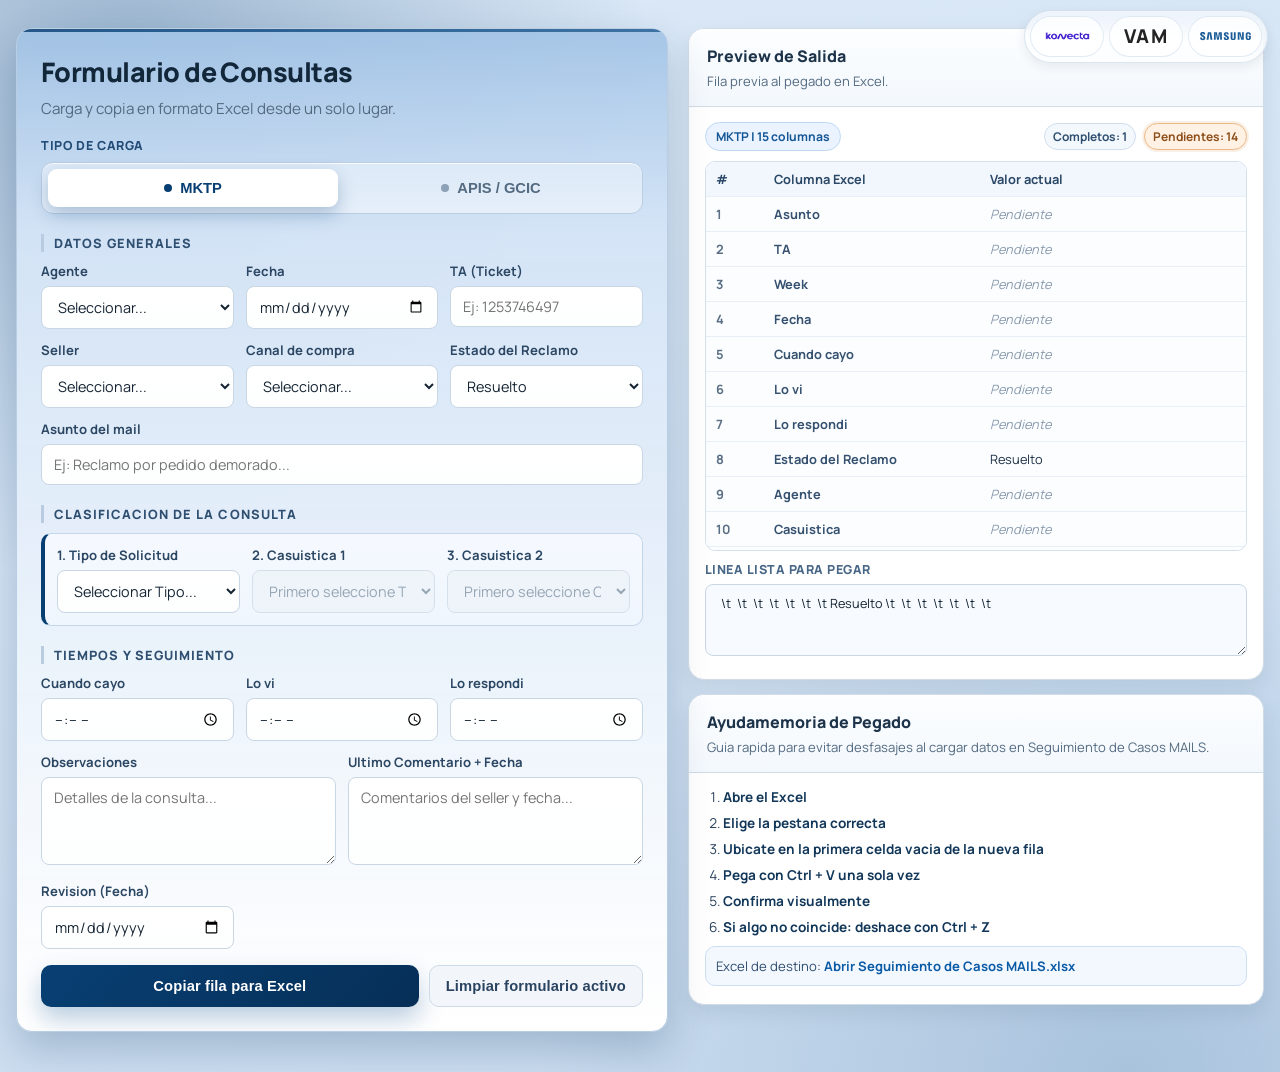
==== commit 7d0542fe: "Add favicon for the application" ====
--- a/index.html
+++ b/index.html
@@ -4,6 +4,8 @@
   <meta charset="UTF-8" />
   <meta name="viewport" content="width=device-width, initial-scale=1.0" />
   <title>Central de Casos | Samsung eStore</title>
+  <link rel="icon" type="image/png" sizes="32x32" href="VAM_icono%20para%20pesta%C3%B1a.png" />
+  <link rel="shortcut icon" type="image/png" href="VAM_icono%20para%20pesta%C3%B1a.png" />
   <link rel="preconnect" href="https://fonts.googleapis.com" />
   <link rel="preconnect" href="https://fonts.gstatic.com" crossorigin />
   <link href="https://fonts.googleapis.com/css2?family=Manrope:wght@400;500;600;700;800&display=swap" rel="stylesheet" />
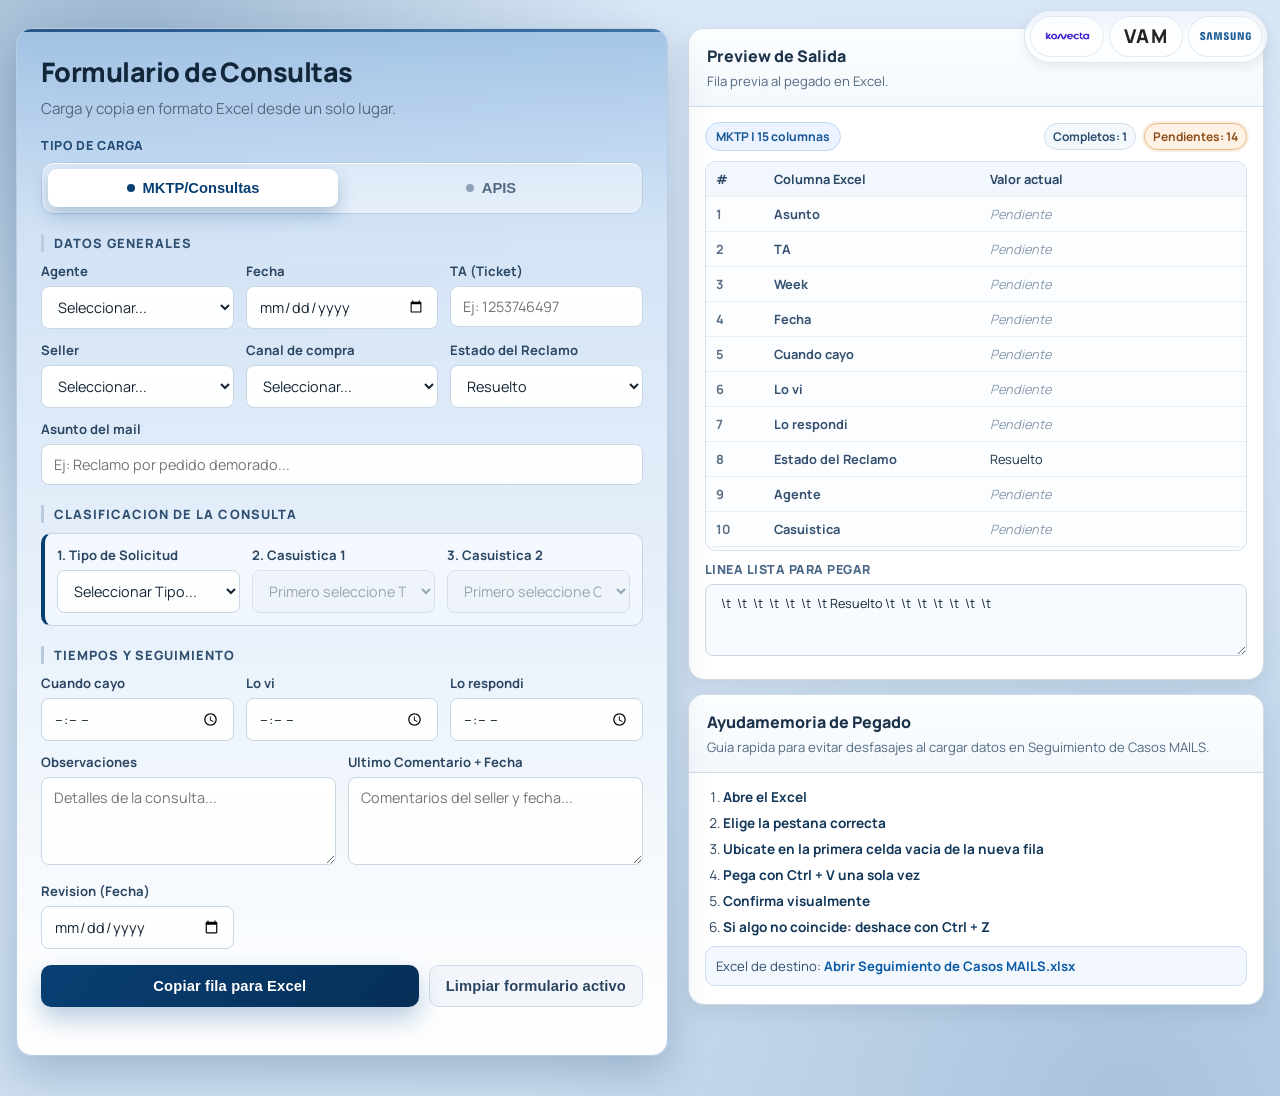
==== commit 1e91e9a7: "agregado estado de pedido a causistica 1 y efecto a boton de copiar" ====
--- a/index.html
+++ b/index.html
@@ -423,6 +423,25 @@
       box-shadow: 0 12px 24px rgba(10, 79, 143, 0.28);
       flex: 1;
       min-width: 220px;
+      position: relative;
+      overflow: hidden;
+      isolation: isolate;
+    }
+
+    .btn-primary::after {
+      content: "";
+      position: absolute;
+      inset: -45% -35%;
+      background: linear-gradient(108deg, transparent 34%, rgba(255, 255, 255, 0.95) 50%, transparent 66%);
+      transform: translateX(-130%) rotate(8deg);
+      opacity: 0;
+      pointer-events: none;
+      z-index: 0;
+    }
+
+    .btn-primary > * {
+      position: relative;
+      z-index: 1;
     }
 
     .btn-secondary {
@@ -442,7 +461,6 @@
     }
 
     .success {
-      display: none;
       margin-top: 10px;
       border-radius: 10px;
       background: #e3f4ec;
@@ -451,7 +469,36 @@
       font-size: 0.88rem;
       padding: 11px;
       font-weight: 700;
-      animation: fadeInUp 280ms ease-out;
+      opacity: 0;
+      transform: translateY(6px);
+      max-height: 0;
+      overflow: hidden;
+      transition: opacity 260ms ease, transform 260ms ease, max-height 260ms ease, margin-top 260ms ease;
+      margin-top: 0;
+      pointer-events: none;
+    }
+
+    .success.show {
+      opacity: 1;
+      transform: translateY(0);
+      max-height: 120px;
+      margin-top: 10px;
+      pointer-events: auto;
+    }
+
+    .btn-primary.is-copied {
+      animation: copyPulse 620ms ease-out, copyNeonBlink 900ms ease-out;
+      background: linear-gradient(130deg, #0f7a5e 0%, #0d614c 100%);
+      box-shadow: 0 0 0 3px rgba(178, 255, 229, 0.5), 0 0 24px rgba(17, 189, 136, 0.38), 0 14px 28px rgba(15, 122, 94, 0.34);
+    }
+
+    .btn-primary.is-copied::after {
+      opacity: 0.95;
+      animation: copyLightSweep 850ms ease-out;
+    }
+
+    .card.copy-flash {
+      animation: cardCopyFlash 860ms ease-out;
     }
 
     .card-head {
@@ -807,6 +854,54 @@
         transform: translateX(130%) rotate(8deg);
       }
     }
+
+    @keyframes copyPulse {
+      0% {
+        transform: scale(1);
+      }
+      35% {
+        transform: scale(1.04);
+      }
+      100% {
+        transform: scale(1);
+      }
+    }
+
+    @keyframes copyNeonBlink {
+      0% {
+        filter: saturate(1);
+      }
+      35% {
+        filter: saturate(1.28) brightness(1.08);
+      }
+      100% {
+        filter: saturate(1);
+      }
+    }
+
+    @keyframes copyLightSweep {
+      0% {
+        transform: translateX(-130%) rotate(8deg);
+      }
+      100% {
+        transform: translateX(130%) rotate(8deg);
+      }
+    }
+
+    @keyframes cardCopyFlash {
+      0% {
+        border-color: var(--border);
+        box-shadow: var(--shadow-soft);
+      }
+      30% {
+        border-color: #91c7b7;
+        box-shadow: 0 0 0 4px rgba(15, 122, 94, 0.2), 0 14px 28px rgba(15, 122, 94, 0.18);
+      }
+      100% {
+        border-color: var(--border);
+        box-shadow: var(--shadow-soft);
+      }
+    }
   </style>
 </head>
 <body class="mode-mktp">
@@ -839,8 +934,8 @@
 
       <p class="switch-label">Tipo de carga</p>
       <div class="tabs" role="tablist" aria-label="Tipo de formulario">
-        <button id="tab-mktp" class="tab-btn active" type="button" role="tab" aria-selected="true" data-target="view-mktp"><span class="tab-dot"></span>MKTP</button>
-        <button id="tab-apis" class="tab-btn" type="button" role="tab" aria-selected="false" data-target="view-apis"><span class="tab-dot"></span>APIS / GCIC</button>
+        <button id="tab-mktp" class="tab-btn active" type="button" role="tab" aria-selected="true" data-target="view-mktp"><span class="tab-dot"></span>MKTP/Consultas</button>
+        <button id="tab-apis" class="tab-btn" type="button" role="tab" aria-selected="false" data-target="view-apis"><span class="tab-dot"></span>APIS</button>
       </div>
 
       <div id="view-mktp" class="form-view active" data-form="mktp">
@@ -1132,6 +1227,7 @@
         "Disputa de devolucion de cargo por Trade In": [""],
         "El producto entregado esta danado": [""],
         "Error de pago (pedido cancelado, no se pudo completar)": [""],
+        "Estado de pedido": [""],
         "Modificacion de pedido (Direccion/Metodo)": [""],
         "Problema con Trade In (retraso en el proceso, etc)": [""],
         "Problema de pedido (Carrito/Pago/Promocion)": [""],
@@ -1428,15 +1524,27 @@
       const fila = getActiveData().join("\t");
       const successMessage = document.getElementById("success-message");
       const btn = document.getElementById("btn-copiar");
+      const previewCard = document.querySelector(".side-panel .card");
       const previousText = btn.textContent;
 
       navigator.clipboard.writeText(fila)
         .then(() => {
-          successMessage.style.display = "block";
+          successMessage.classList.add("show");
           btn.textContent = "Copiado";
+          btn.classList.add("is-copied");
+          if (previewCard) {
+            previewCard.classList.remove("copy-flash");
+            void previewCard.offsetWidth;
+            previewCard.classList.add("copy-flash");
+          }
           limpiarFormularioActivo();
+
           setTimeout(() => {
-            successMessage.style.display = "none";
+            btn.classList.remove("is-copied");
+          }, 700);
+
+          setTimeout(() => {
+            successMessage.classList.remove("show");
             btn.textContent = previousText;
           }, 4500);
         })
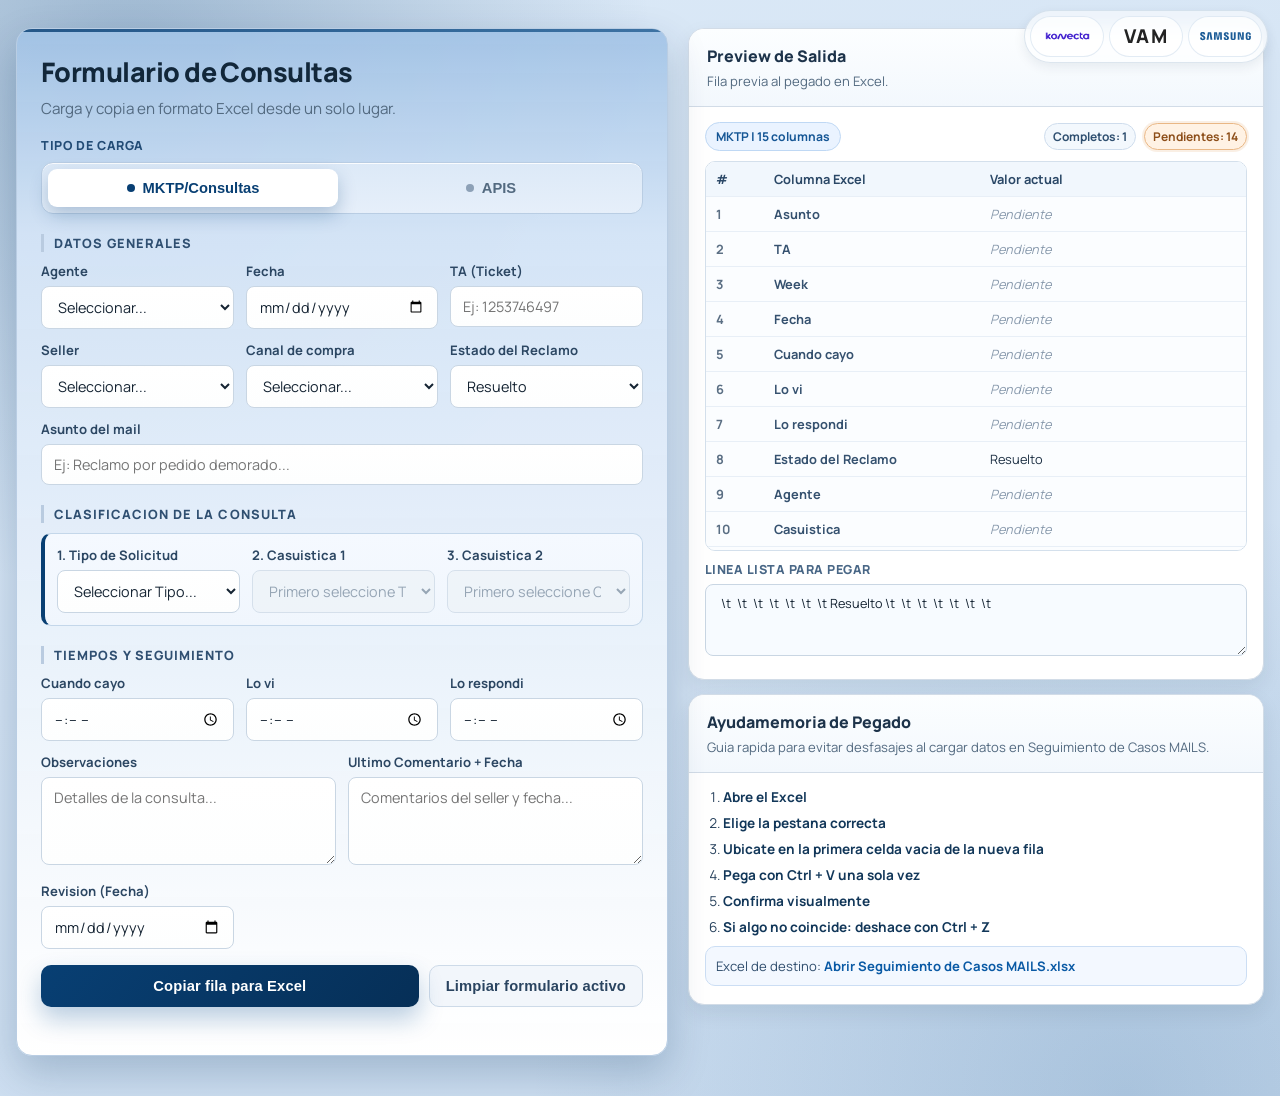
==== commit 1139d073: "Agregar opción "No aplica" en el selector de vendedor" ====
--- a/index.html
+++ b/index.html
@@ -962,6 +962,7 @@
             <label for="mktp_seller">Seller</label>
             <select id="mktp_seller" data-preview="true">
               <option value="">Seleccionar...</option>
+              <option value="No aplica">No aplica</option>
               <option value="BGH">BGH</option>
               <option value="MIRGOR">MIRGOR</option>
               <option value="MULTIPOINT">MULTIPOINT</option>
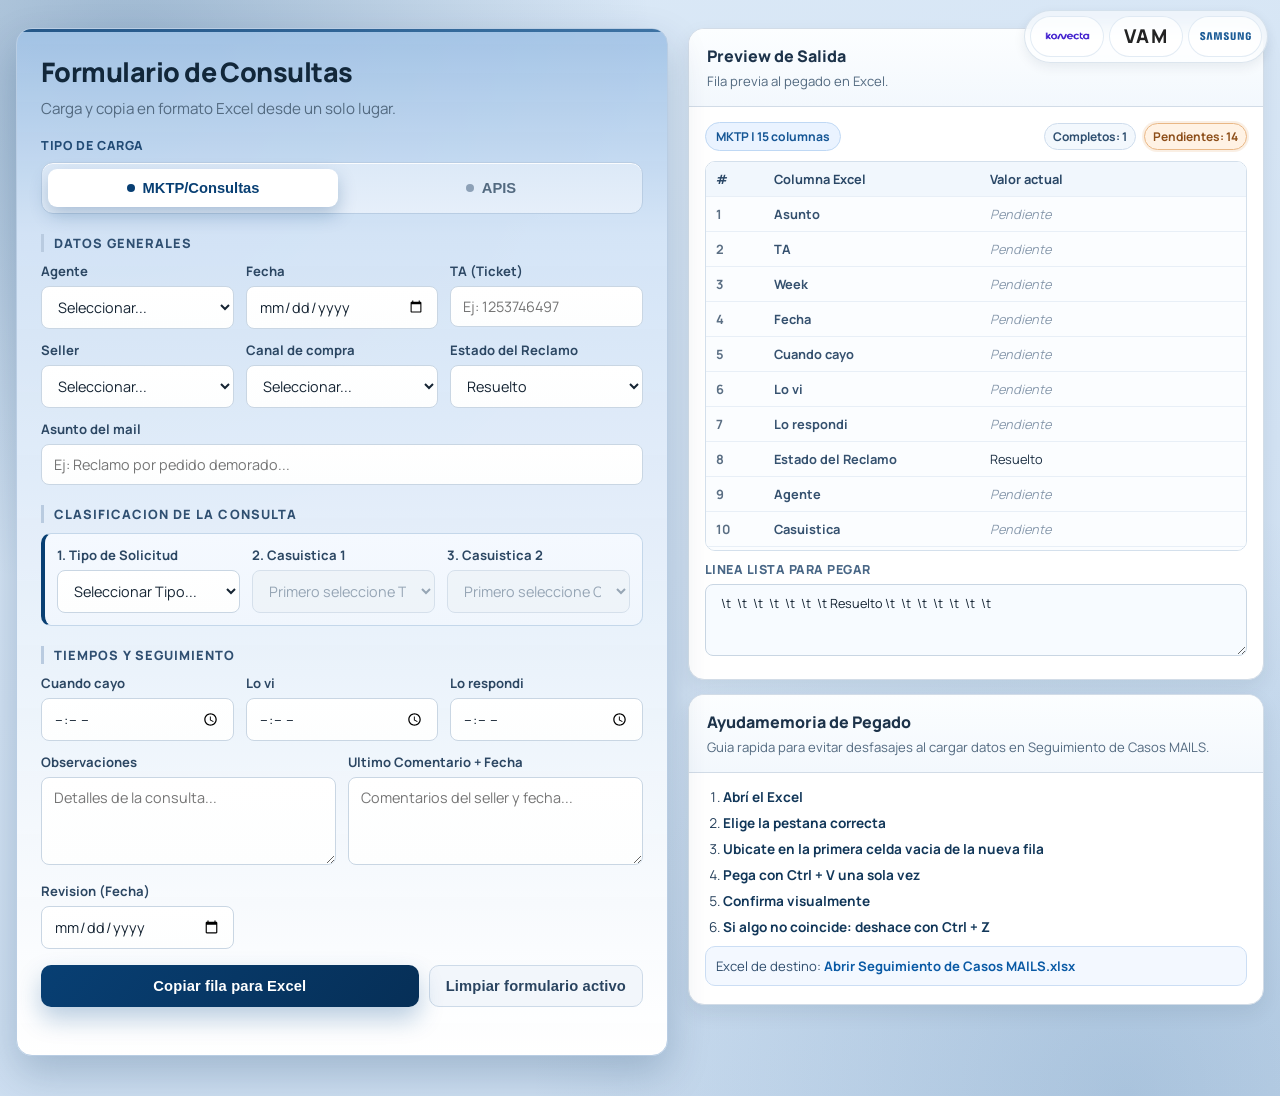
==== commit 98808268: "aa" ====
--- a/index.html
+++ b/index.html
@@ -1184,7 +1184,7 @@
         </div>
         <div class="card-body">
           <ol class="helper-list">
-            <li><strong>Abre el Excel</strong></li>
+            <li><strong>Abrí el Excel</strong></li>
             <li><strong>Elige la pestana correcta</strong></li>
             <li><strong>Ubicate en la primera celda vacia de la nueva fila</strong></li>
             <li><strong>Pega con Ctrl + V una sola vez</strong></li>
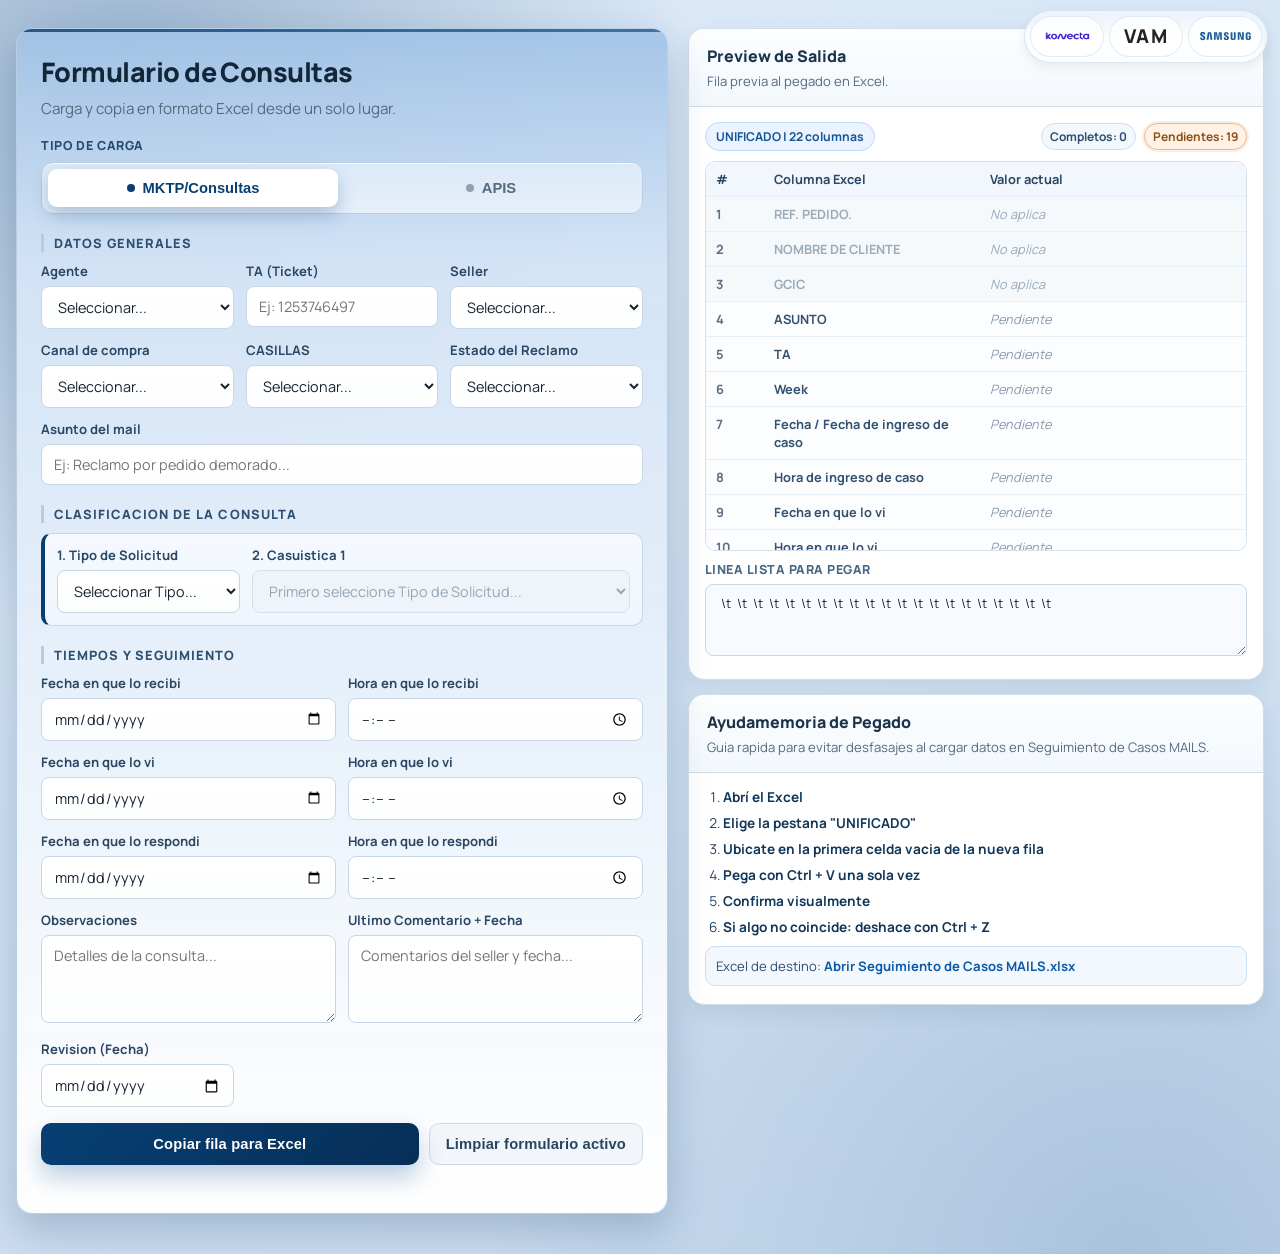
==== commit e742d802: "Add validation modal and enhance form input handling" ====
--- a/index.html
+++ b/index.html
@@ -486,6 +486,86 @@
       pointer-events: auto;
     }
 
+    .modal-backdrop {
+      position: fixed;
+      inset: 0;
+      display: flex;
+      align-items: center;
+      justify-content: center;
+      padding: 20px;
+      background: rgba(11, 25, 40, 0.46);
+      backdrop-filter: blur(6px);
+      opacity: 0;
+      visibility: hidden;
+      pointer-events: none;
+      transition: opacity 220ms ease, visibility 220ms ease;
+      z-index: 100;
+    }
+
+    .modal-backdrop.show {
+      opacity: 1;
+      visibility: visible;
+      pointer-events: auto;
+    }
+
+    .modal-card {
+      width: min(100%, 520px);
+      background: linear-gradient(180deg, #ffffff 0%, #f7fbff 100%);
+      border: 1px solid #c9d8e8;
+      border-radius: 18px;
+      box-shadow: 0 24px 50px rgba(12, 30, 48, 0.24);
+      overflow: hidden;
+      transform: translateY(10px) scale(0.98);
+      transition: transform 220ms ease;
+    }
+
+    .modal-backdrop.show .modal-card {
+      transform: translateY(0) scale(1);
+    }
+
+    .modal-head {
+      padding: 18px 20px 14px;
+      border-bottom: 1px solid #d8e4ef;
+      background: linear-gradient(180deg, #fafdff 0%, #edf5fc 100%);
+    }
+
+    .modal-head h3 {
+      margin: 0;
+      font-size: 1.02rem;
+      font-weight: 800;
+      color: #173550;
+    }
+
+    .modal-head p {
+      margin: 6px 0 0;
+      font-size: 0.88rem;
+      color: #53708c;
+      line-height: 1.45;
+    }
+
+    .modal-body {
+      padding: 18px 20px;
+    }
+
+    .modal-missing-list {
+      margin: 0;
+      padding-left: 18px;
+      display: grid;
+      gap: 8px;
+      color: #24425f;
+      font-size: 0.88rem;
+    }
+
+    .modal-foot {
+      padding: 16px 20px 20px;
+      display: flex;
+      justify-content: flex-end;
+      gap: 10px;
+      flex-wrap: wrap;
+      border-top: 1px solid #d8e4ef;
+      background: #fbfdff;
+    }
+
     .btn-primary.is-copied {
       animation: copyPulse 620ms ease-out, copyNeonBlink 900ms ease-out;
       background: linear-gradient(130deg, #0f7a5e 0%, #0d614c 100%);
@@ -621,6 +701,19 @@
 
     tr.row-empty td:nth-child(3) {
       color: #8a9bae;
+      font-style: italic;
+    }
+
+    tr.row-unused td {
+      background: #f6f9fc;
+    }
+
+    tr.row-unused td:nth-child(2),
+    tr.row-unused td:nth-child(3) {
+      color: #9aabba;
+    }
+
+    tr.row-unused td:nth-child(3) {
       font-style: italic;
     }
 
@@ -947,15 +1040,12 @@
               <option value="">Seleccionar...</option>
               <option value="Sofia Niccolo">Sofia Niccolo</option>
               <option value="Bruno Urdapilleta">Bruno Urdapilleta</option>
+              <option value="Franco Nicolas Arcajo">Franco Nicolas Arcajo</option>
             </select>
-          </div>
-          <div class="field span-4">
-            <label for="mktp_fecha">Fecha</label>
-            <input id="mktp_fecha" type="date" data-preview="true" />
           </div>
           <div class="field span-4">
             <label for="mktp_ta">TA (Ticket)</label>
-            <input id="mktp_ta" type="number" placeholder="Ej: 1253746497" data-preview="true" />
+            <input id="mktp_ta" type="text" inputmode="numeric" pattern="[0-9]*" placeholder="Ej: 1253746497" data-preview="true" data-numeric-only="true" />
           </div>
 
           <div class="field span-4">
@@ -981,10 +1071,19 @@
             </select>
           </div>
           <div class="field span-4">
+            <label for="mktp_origen">CASILLAS</label>
+            <select id="mktp_origen" data-preview="true">
+              <option value="">Seleccionar...</option>
+              <option value="MKTP">MKTP</option>
+              <option value="Consultas">Consultas</option>
+            </select>
+          </div>
+          <div class="field span-4">
             <label for="mktp_estado">Estado del Reclamo</label>
             <select id="mktp_estado" data-preview="true">
+              <option value="">Seleccionar...</option>
               <option value="Abierto">Abierto</option>
-              <option value="Resuelto" selected>Resuelto</option>
+              <option value="Resuelto">Resuelto</option>
               <option value="Cerrado">Cerrado</option>
             </select>
           </div>
@@ -1002,29 +1101,37 @@
               <label for="mktp_tipo_solicitud">1. Tipo de Solicitud</label>
               <select id="mktp_tipo_solicitud" data-preview="true"></select>
             </div>
-            <div class="field span-4">
+            <div class="field span-8">
               <label for="mktp_casuistica1">2. Casuistica 1</label>
               <select id="mktp_casuistica1" data-preview="true" disabled></select>
             </div>
-            <div class="field span-4">
-              <label for="mktp_casuistica2">3. Casuistica 2</label>
-              <select id="mktp_casuistica2" data-preview="true" disabled></select>
-            </div>
           </div>
         </div>
 
         <div class="group-title">Tiempos y Seguimiento</div>
         <div class="grid">
-          <div class="field span-4">
-            <label for="mktp_hora_cayo">Cuando cayo</label>
+          <div class="field span-6">
+            <label for="mktp_fecha">Fecha en que lo recibi</label>
+            <input id="mktp_fecha" type="date" data-preview="true" />
+          </div>
+          <div class="field span-6">
+            <label for="mktp_hora_cayo">Hora en que lo recibi</label>
             <input id="mktp_hora_cayo" type="time" data-preview="true" />
           </div>
-          <div class="field span-4">
-            <label for="mktp_hora_vi">Lo vi</label>
+          <div class="field span-6">
+            <label for="mktp_fecha_vi">Fecha en que lo vi</label>
+            <input id="mktp_fecha_vi" type="date" data-preview="true" />
+          </div>
+          <div class="field span-6">
+            <label for="mktp_hora_vi">Hora en que lo vi</label>
             <input id="mktp_hora_vi" type="time" data-preview="true" />
           </div>
-          <div class="field span-4">
-            <label for="mktp_hora_respondi">Lo respondi</label>
+          <div class="field span-6">
+            <label for="mktp_fecha_respondi">Fecha en que lo respondi</label>
+            <input id="mktp_fecha_respondi" type="date" data-preview="true" />
+          </div>
+          <div class="field span-6">
+            <label for="mktp_hora_respondi">Hora en que lo respondi</label>
             <input id="mktp_hora_respondi" type="time" data-preview="true" />
           </div>
 
@@ -1053,7 +1160,7 @@
           </div>
           <div class="field span-4">
             <label for="apis_n_caso_gcic">N de Caso GCIC</label>
-            <input id="apis_n_caso_gcic" type="number" placeholder="Ej: 1259479636" data-preview="true" />
+            <input id="apis_n_caso_gcic" type="text" inputmode="numeric" pattern="[0-9]*" placeholder="Ej: 1259479636" data-preview="true" data-numeric-only="true" />
           </div>
           <div class="field span-4">
             <label for="apis_nombre_cliente">Nombre de Cliente</label>
@@ -1063,9 +1170,12 @@
           <div class="field span-4">
             <label for="apis_estado_reclamo">Estado del Reclamo</label>
             <select id="apis_estado_reclamo" data-preview="true">
+              <option value="">Seleccionar...</option>
               <option value="Abierto">Abierto</option>
-              <option value="Cerrado" selected>Cerrado</option>
+              <option value="Cerrado">Cerrado</option>
               <option value="Cerrado Automatico">Cerrado Automatico</option>
+              <option value="Estado 1">Estado 1</option>
+              <option value="Estado 2">Estado 2</option>
             </select>
           </div>
           <div class="field span-4">
@@ -1074,32 +1184,39 @@
               <option value="">Seleccionar...</option>
               <option value="Sofia Niccolo">Sofia Niccolo</option>
               <option value="Bruno Urdapilleta">Bruno Urdapilleta</option>
+              <option value="Franco Nicolas Arcajo">Franco Nicolas Arcajo</option>
             </select>
           </div>
           <div class="field span-4">
             <label for="apis_gcic">GCIC</label>
             <select id="apis_gcic" data-preview="true">
+              <option value="">Seleccionar...</option>
               <option value="ABIERTO">ABIERTO</option>
-              <option value="CERRADO" selected>CERRADO</option>
+              <option value="CERRADO">CERRADO</option>
             </select>
           </div>
 
-          <div class="field span-3">
-            <label for="apis_fecha_ingreso">Fecha Ingreso Caso</label>
-            <input id="apis_fecha_ingreso" type="date" data-preview="true" />
-          </div>
-          <div class="field span-3">
-            <label for="apis_hora_ingreso">Ingreso Caso (Hora)</label>
-            <input id="apis_hora_ingreso" type="time" data-preview="true" />
-          </div>
-          <div class="field span-3">
-            <label for="apis_fecha_respuesta">Fecha Respuesta</label>
-            <input id="apis_fecha_respuesta" type="date" data-preview="true" />
-          </div>
-          <div class="field span-3">
-            <label for="apis_hora_respuesta">Respuesta Caso (Hora)</label>
-            <input id="apis_hora_respuesta" type="time" data-preview="true" />
-          </div>
+          <div class="field span-4">
+            <label for="apis_seller">Seller</label>
+            <select id="apis_seller" data-preview="true">
+              <option value="">Seleccionar...</option>
+              <option value="No aplica">No aplica</option>
+              <option value="BGH">BGH</option>
+              <option value="MIRGOR">MIRGOR</option>
+              <option value="MULTIPOINT">MULTIPOINT</option>
+              <option value="VISUAR">VISUAR</option>
+            </select>
+          </div>
+          <div class="field span-4">
+            <label for="apis_origen">API</label>
+            <select id="apis_origen" data-preview="true">
+              <option value="">Seleccionar...</option>
+              <option value="Galicia">Galicia</option>
+              <option value="ICBC">ICBC</option>
+              <option value="Patagonia">Patagonia</option>
+            </select>
+          </div>
+
         </div>
 
         <div class="group-title">Casuistica</div>
@@ -1109,19 +1226,31 @@
               <label for="apis_tipo_solicitud">1. Tipo de Solicitud</label>
               <select id="apis_tipo_solicitud" data-preview="true"></select>
             </div>
-            <div class="field span-4">
+            <div class="field span-8">
               <label for="apis_casuistica1">2. Casuistica 1</label>
               <select id="apis_casuistica1" data-preview="true" disabled></select>
             </div>
-            <div class="field span-4">
-              <label for="apis_casuistica2">3. Casuistica 2</label>
-              <select id="apis_casuistica2" data-preview="true" disabled></select>
-            </div>
           </div>
         </div>
 
         <div class="group-title">Seguimiento</div>
         <div class="grid">
+          <div class="field span-6">
+            <label for="apis_fecha_ingreso">Fecha en que lo recibi</label>
+            <input id="apis_fecha_ingreso" type="date" data-preview="true" />
+          </div>
+          <div class="field span-6">
+            <label for="apis_hora_ingreso">Hora en que lo recibi</label>
+            <input id="apis_hora_ingreso" type="time" data-preview="true" />
+          </div>
+          <div class="field span-6">
+            <label for="apis_fecha_respuesta">Fecha en que lo respondi</label>
+            <input id="apis_fecha_respuesta" type="date" data-preview="true" />
+          </div>
+          <div class="field span-6">
+            <label for="apis_hora_respuesta">Hora en que lo respondi</label>
+            <input id="apis_hora_respuesta" type="time" data-preview="true" />
+          </div>
           <div class="field span-6">
             <label for="apis_observaciones">Observaciones</label>
             <textarea id="apis_observaciones" rows="3" placeholder="Detalles del caso..." data-preview="true"></textarea>
@@ -1152,10 +1281,10 @@
         </div>
         <div class="card-body">
           <div class="preview-meta">
-            <span id="preview-mode" class="preview-tag">MKTP | 15 columnas</span>
+            <span id="preview-mode" class="preview-tag">UNIFICADO | 22 columnas</span>
             <div class="preview-stats">
               <span id="preview-filled" class="preview-stat">Completos: 0</span>
-              <span id="preview-empty" class="preview-stat">Pendientes: 15</span>
+              <span id="preview-empty" class="preview-stat">Pendientes: 22</span>
             </div>
           </div>
           <div class="preview-table-wrap">
@@ -1185,7 +1314,7 @@
         <div class="card-body">
           <ol class="helper-list">
             <li><strong>Abrí el Excel</strong></li>
-            <li><strong>Elige la pestana correcta</strong></li>
+            <li><strong>Elige la pestana <b>"UNIFICADO"</b></strong></li>
             <li><strong>Ubicate en la primera celda vacia de la nueva fila</strong></li>
             <li><strong>Pega con Ctrl + V una sola vez</strong></li>
             <li><strong>Confirma visualmente</strong></li>
@@ -1198,6 +1327,22 @@
       </section>
     </aside>
   </main>
+
+  <div id="validation-modal" class="modal-backdrop" aria-hidden="true">
+    <div class="modal-card" role="dialog" aria-modal="true" aria-labelledby="validation-modal-title">
+      <div class="modal-head">
+        <h3 id="validation-modal-title">Hay datos para revisar</h3>
+        <p>Se detectaron campos faltantes o inconsistencias en el formulario activo. Puedes volver para corregirlos o copiar de igual manera.</p>
+      </div>
+      <div class="modal-body">
+        <ol id="validation-modal-list" class="modal-missing-list"></ol>
+      </div>
+      <div class="modal-foot">
+        <button id="validation-cancel" class="btn btn-secondary" type="button">Cancelar</button>
+        <button id="validation-confirm" class="btn btn-primary" type="button">Copiar de igual manera</button>
+      </div>
+    </div>
+  </div>
 
   <script>
     const cascadeData = {
@@ -1252,59 +1397,244 @@
 
     const configs = {
       mktp: {
-        previewLabel: "MKTP | 15 columnas",
-        defaultValues: {
-          mktp_estado: "Resuelto"
-        },
+        previewLabel: "UNIFICADO | 22 columnas",
+        defaultValues: {},
+        unusedColumns: [0, 1, 2],
         columns: [
-          "Asunto",
+          "REF. PEDIDO.",
+          "NOMBRE DE CLIENTE",
+          "GCIC",
+          "ASUNTO",
           "TA",
           "Week",
-          "Fecha",
-          "Cuando cayo",
-          "Lo vi",
-          "Lo respondi",
-          "Estado del Reclamo",
+          "Fecha / Fecha de ingreso de caso",
+          "Hora de ingreso de caso",
+          "Fecha en que lo vi",
+          "Hora en que lo vi",
+          "Fecha en que lo respondi",
+          "Hora en que lo respondi",
+          "ESTADO DEL RECLAMO",
           "Agente",
+          "Tipo de Solicitud",
           "Casuistica",
-          "Observaciones",
-          "Ultimo Comentario + Fecha",
-          "Revision",
-          "Canal de compra",
-          "Seller"
+          "OBSERVACIONES",
+          "ULTIMO COMENTARIO DEL SELLER",
+          "FECHA DE REVISION",
+          "SELLER",
+          "CANAL DE COMPRA",
+          "API / CASILLA"
         ]
       },
       apis: {
-        previewLabel: "APIS / GCIC | 15 columnas",
-        defaultValues: {
-          apis_estado_reclamo: "Cerrado",
-          apis_gcic: "CERRADO"
-        },
+        previewLabel: "UNIFICADO | 22 columnas",
+        defaultValues: {},
+        unusedColumns: [3, 8, 9, 20],
         columns: [
-          "Referencia/Numero del pedido",
-          "N de Caso GCIC",
-          "Nombre de Cliente",
-          "Estado del Reclamo",
+          "REF. PEDIDO.",
+          "NOMBRE DE CLIENTE",
+          "GCIC",
+          "ASUNTO",
+          "TA",
+          "Week",
+          "Fecha / Fecha de ingreso de caso",
+          "Hora de ingreso de caso",
+          "Fecha en que lo vi",
+          "Hora en que lo vi",
+          "Fecha en que lo respondi",
+          "Hora en que lo respondi",
+          "ESTADO DEL RECLAMO",
           "Agente",
-          "GCIC",
-          "Week",
-          "Fecha Ingreso Caso",
-          "Ingreso Caso",
-          "Fecha Respuesta",
-          "Respuesta Caso",
+          "Tipo de Solicitud",
           "Casuistica",
-          "Observaciones",
-          "Ultimo Comentario de Seller",
-          "Fecha de Revision"
+          "OBSERVACIONES",
+          "ULTIMO COMENTARIO DEL SELLER",
+          "FECHA DE REVISION",
+          "SELLER",
+          "CANAL DE COMPRA",
+          "API / CASILLA"
         ]
       }
     };
 
     let activeForm = "mktp";
+    let validationModalResolver = null;
+
+    function setSelectDefaultState(select, disableDefaultOption) {
+      const initialValue = select.dataset.initialValue ?? "";
+      const defaultOption = Array.from(select.options).find((opt) => opt.value === initialValue);
+      if (defaultOption) {
+        defaultOption.disabled = disableDefaultOption;
+      }
+    }
+
+    function lockSelectDefaultAfterChange(event) {
+      const select = event.target;
+      if (!select || select.tagName !== "SELECT") return;
+      const initialValue = select.dataset.initialValue ?? "";
+      const alreadyLocked = select.dataset.defaultLocked === "true";
+
+      if (!alreadyLocked && select.value !== initialValue) {
+        select.dataset.defaultLocked = "true";
+        setSelectDefaultState(select, true);
+      }
+    }
+
+    function initSelectDefaultLocks() {
+      document.querySelectorAll("select").forEach((select) => {
+        if (select.dataset.initializedDefaultLock === "true") return;
+        select.dataset.initializedDefaultLock = "true";
+        select.dataset.initialValue = select.value;
+        select.dataset.defaultLocked = "false";
+        select.addEventListener("change", lockSelectDefaultAfterChange);
+      });
+    }
+
+    function resetSelectDefaultLocks(prefix) {
+      document.querySelectorAll(`#view-${prefix} select`).forEach((select) => {
+        select.dataset.defaultLocked = "false";
+        setSelectDefaultState(select, false);
+      });
+    }
 
     function limpiarTextoParaExcel(texto) {
       if (!texto) return "";
       return texto.replace(/\r?\n|\r/g, " - ").trim();
+    }
+
+    function sanitizeNumericInput(event) {
+      const input = event.target;
+      input.value = input.value.replace(/\D/g, "");
+    }
+
+    function getFieldLabel(field) {
+      const label = document.querySelector(`label[for='${field.id}']`);
+      return label ? label.textContent.trim() : field.id;
+    }
+
+    function getMissingActiveFormFields() {
+      const activeView = document.getElementById(`view-${activeForm}`);
+      const missingFields = [];
+
+      activeView.querySelectorAll("input, select, textarea").forEach((field) => {
+        if (field.disabled || field.type === "button" || field.type === "submit") {
+          return;
+        }
+
+        const value = String(field.value || "").trim();
+        if (value === "") {
+          missingFields.push(getFieldLabel(field));
+        }
+      });
+
+      return missingFields;
+    }
+
+    function getDateTimeValue(dateId, timeId) {
+      const dateValue = document.getElementById(dateId).value;
+      const timeValue = document.getElementById(timeId).value;
+
+      if (!dateValue || !timeValue) {
+        return null;
+      }
+
+      return new Date(`${dateValue}T${timeValue}`);
+    }
+
+    function getChronologyValidationIssues() {
+      const issues = [];
+
+      if (activeForm === "mktp") {
+        const recibido = getDateTimeValue("mktp_fecha", "mktp_hora_cayo");
+        const visto = getDateTimeValue("mktp_fecha_vi", "mktp_hora_vi");
+        const respondido = getDateTimeValue("mktp_fecha_respondi", "mktp_hora_respondi");
+
+        if (recibido && visto && recibido >= visto) {
+          issues.push("La fecha y hora de recibido debe ser anterior a la fecha y hora en que lo vi.");
+        }
+
+        if (visto && respondido && visto >= respondido) {
+          issues.push("La fecha y hora en que lo vi debe ser anterior a la fecha y hora en que lo respondi.");
+        }
+      }
+
+      if (activeForm === "apis") {
+        const recibido = getDateTimeValue("apis_fecha_ingreso", "apis_hora_ingreso");
+        const respondido = getDateTimeValue("apis_fecha_respuesta", "apis_hora_respuesta");
+
+        if (recibido && respondido && recibido >= respondido) {
+          issues.push("La fecha y hora de recibido debe ser anterior a la fecha y hora en que lo respondi.");
+        }
+      }
+
+      return issues;
+    }
+
+    function getActiveFormValidationIssues() {
+      const missingFields = getMissingActiveFormFields().map((field) => `Falta completar: ${field}`);
+      return [...missingFields, ...getChronologyValidationIssues()];
+    }
+
+    function closeValidationModal(shouldContinue) {
+      const modal = document.getElementById("validation-modal");
+      modal.classList.remove("show");
+      modal.setAttribute("aria-hidden", "true");
+
+      if (validationModalResolver) {
+        validationModalResolver(shouldContinue);
+        validationModalResolver = null;
+      }
+    }
+
+    function showValidationModal(validationIssues) {
+      const modal = document.getElementById("validation-modal");
+      const list = document.getElementById("validation-modal-list");
+      const confirmButton = document.getElementById("validation-confirm");
+
+      list.innerHTML = "";
+      validationIssues.forEach((issue) => {
+        const item = document.createElement("li");
+        item.textContent = issue;
+        list.appendChild(item);
+      });
+
+      modal.classList.add("show");
+      modal.setAttribute("aria-hidden", "false");
+      confirmButton.focus();
+
+      return new Promise((resolve) => {
+        validationModalResolver = resolve;
+      });
+    }
+
+    function copyTextToClipboard(text) {
+      if (navigator.clipboard && window.isSecureContext) {
+        return navigator.clipboard.writeText(text);
+      }
+
+      return new Promise((resolve, reject) => {
+        const helperTextArea = document.createElement("textarea");
+        helperTextArea.value = text;
+        helperTextArea.setAttribute("readonly", "true");
+        helperTextArea.style.position = "fixed";
+        helperTextArea.style.top = "-9999px";
+        helperTextArea.style.left = "-9999px";
+        document.body.appendChild(helperTextArea);
+        helperTextArea.focus();
+        helperTextArea.select();
+
+        try {
+          const copied = document.execCommand("copy");
+          document.body.removeChild(helperTextArea);
+          if (!copied) {
+            reject(new Error("No se pudo copiar al portapapeles."));
+            return;
+          }
+          resolve();
+        } catch (error) {
+          document.body.removeChild(helperTextArea);
+          reject(error);
+        }
+      });
     }
 
     function formatearHora(hora) {
@@ -1334,7 +1664,6 @@
     function setCascadeOptions(prefix) {
       const tipo = document.getElementById(`${prefix}_tipo_solicitud`);
       const cas1 = document.getElementById(`${prefix}_casuistica1`);
-      const cas2 = document.getElementById(`${prefix}_casuistica2`);
 
       tipo.innerHTML = '<option value="">Seleccionar Tipo...</option>';
       Object.keys(cascadeData).forEach((item) => {
@@ -1345,22 +1674,16 @@
       });
 
       cas1.innerHTML = '<option value="">Primero seleccione Tipo de Solicitud...</option>';
-      cas2.innerHTML = '<option value="">Primero seleccione Casuistica 1...</option>';
       cas1.disabled = true;
-      cas2.disabled = true;
 
       tipo.addEventListener("change", () => updateCasuistica1(prefix));
-      cas1.addEventListener("change", () => updateCasuistica2(prefix));
     }
 
     function updateCasuistica1(prefix) {
       const tipo = document.getElementById(`${prefix}_tipo_solicitud`).value;
       const cas1 = document.getElementById(`${prefix}_casuistica1`);
-      const cas2 = document.getElementById(`${prefix}_casuistica2`);
 
       cas1.innerHTML = '<option value="">Seleccionar Casuistica 1...</option>';
-      cas2.innerHTML = '<option value="">Primero seleccione Casuistica 1...</option>';
-      cas2.disabled = true;
 
       if (tipo && cascadeData[tipo]) {
         cas1.disabled = false;
@@ -1377,64 +1700,36 @@
       actualizarPreview();
     }
 
-    function updateCasuistica2(prefix) {
-      const tipo = document.getElementById(`${prefix}_tipo_solicitud`).value;
-      const selectedCat1 = document.getElementById(`${prefix}_casuistica1`).value;
-      const cas2 = document.getElementById(`${prefix}_casuistica2`);
-
-      cas2.innerHTML = '<option value="">Seleccionar Casuistica 2...</option>';
-
-      if (tipo && selectedCat1 && cascadeData[tipo] && cascadeData[tipo][selectedCat1]) {
-        const casuisticasNivel2 = cascadeData[tipo][selectedCat1].filter((casuistica) => String(casuistica).trim() !== "");
-        if (casuisticasNivel2.length === 0) {
-          cas2.disabled = true;
-          cas2.innerHTML = '<option value="">Sin subclasificacion</option>';
-          actualizarPreview();
-          return;
-        }
-
-        cas2.disabled = false;
-        casuisticasNivel2.forEach((casuistica) => {
-          const option = document.createElement("option");
-          option.value = casuistica;
-          option.textContent = casuistica;
-          cas2.appendChild(option);
-        });
-      } else {
-        cas2.disabled = true;
-      }
-      actualizarPreview();
-    }
-
     function getCasuistica(prefix) {
-      const tipo = document.getElementById(`${prefix}_tipo_solicitud`).value;
       const cas1 = document.getElementById(`${prefix}_casuistica1`).value;
-      const cas2 = document.getElementById(`${prefix}_casuistica2`).value;
-
-      let resultado = tipo;
-      if (cas1) resultado += ` > ${cas1}`;
-      if (cas2) resultado += ` > ${cas2}`;
-      return resultado;
+      return cas1 || "";
     }
 
     function getMktpData() {
       const fechaIngresada = document.getElementById("mktp_fecha").value;
       return [
+        "",
+        "",
+        "",
         limpiarTextoParaExcel(document.getElementById("mktp_asunto").value),
         document.getElementById("mktp_ta").value,
         obtenerSemana(fechaIngresada),
         formatearFechaLatina(fechaIngresada),
         formatearHora(document.getElementById("mktp_hora_cayo").value),
+        formatearFechaLatina(document.getElementById("mktp_fecha_vi").value),
         formatearHora(document.getElementById("mktp_hora_vi").value),
+        formatearFechaLatina(document.getElementById("mktp_fecha_respondi").value),
         formatearHora(document.getElementById("mktp_hora_respondi").value),
         document.getElementById("mktp_estado").value,
         document.getElementById("mktp_agente").value,
+        document.getElementById("mktp_tipo_solicitud").value,
         getCasuistica("mktp"),
         limpiarTextoParaExcel(document.getElementById("mktp_observacion").value),
         limpiarTextoParaExcel(document.getElementById("mktp_ultimo_comentario").value),
         formatearFechaLatina(document.getElementById("mktp_revision").value),
+        document.getElementById("mktp_seller").value,
         document.getElementById("mktp_canal_compra").value,
-        document.getElementById("mktp_seller").value
+        document.getElementById("mktp_origen").value
       ];
     }
 
@@ -1442,20 +1737,27 @@
       const fechaIngreso = document.getElementById("apis_fecha_ingreso").value;
       return [
         limpiarTextoParaExcel(document.getElementById("apis_ref_pedido").value),
+        limpiarTextoParaExcel(document.getElementById("apis_nombre_cliente").value),
+        document.getElementById("apis_gcic").value,
+        "",
         document.getElementById("apis_n_caso_gcic").value,
-        limpiarTextoParaExcel(document.getElementById("apis_nombre_cliente").value),
-        document.getElementById("apis_estado_reclamo").value,
-        document.getElementById("apis_agente").value,
-        document.getElementById("apis_gcic").value,
         obtenerSemana(fechaIngreso),
         formatearFechaLatina(fechaIngreso),
         formatearHora(document.getElementById("apis_hora_ingreso").value),
+        "",
+        "",
         formatearFechaLatina(document.getElementById("apis_fecha_respuesta").value),
         formatearHora(document.getElementById("apis_hora_respuesta").value),
+        document.getElementById("apis_estado_reclamo").value,
+        document.getElementById("apis_agente").value,
+        document.getElementById("apis_tipo_solicitud").value,
         getCasuistica("apis"),
         limpiarTextoParaExcel(document.getElementById("apis_observaciones").value),
         limpiarTextoParaExcel(document.getElementById("apis_ultimo_comentario_seller").value),
-        formatearFechaLatina(document.getElementById("apis_fecha_revision").value)
+        formatearFechaLatina(document.getElementById("apis_fecha_revision").value),
+        document.getElementById("apis_seller").value,
+        "",
+        document.getElementById("apis_origen").value
       ];
     }
 
@@ -1471,26 +1773,28 @@
       const previewRow = document.getElementById("preview-row");
       const data = getActiveData();
       const cols = configs[activeForm].columns;
+      const unusedColumns = configs[activeForm].unusedColumns || [];
 
       previewMode.textContent = configs[activeForm].previewLabel;
       previewBody.innerHTML = "";
 
-      const filledCount = data.filter((value) => String(value).trim() !== "").length;
-  const pendingCount = cols.length - filledCount;
+      const filledCount = data.filter((value, index) => !unusedColumns.includes(index) && String(value).trim() !== "").length;
+      const pendingCount = cols.filter((_, index) => !unusedColumns.includes(index) && String(data[index] || "").trim() === "").length;
       previewFilled.textContent = `Completos: ${filledCount}`;
-  previewEmpty.textContent = `Pendientes: ${pendingCount}`;
-  previewEmpty.classList.toggle("is-warning", pendingCount > 3);
+      previewEmpty.textContent = `Pendientes: ${pendingCount}`;
+      previewEmpty.classList.toggle("is-warning", pendingCount > 3);
       previewRow.value = data.map((value) => value || "").join(" \\t ");
 
       cols.forEach((colName, index) => {
         const tr = document.createElement("tr");
         const value = data[index] || "";
+        const isUnused = unusedColumns.includes(index);
         const isEmpty = String(value).trim() === "";
-        tr.className = isEmpty ? "row-empty" : "";
+        tr.className = isUnused ? "row-unused" : (isEmpty ? "row-empty" : "");
         tr.innerHTML = `
           <td>${index + 1}</td>
           <td>${colName}</td>
-          <td>${isEmpty ? "Pendiente" : value}</td>
+          <td>${isUnused ? "No aplica" : (isEmpty ? "Pendiente" : value)}</td>
         `;
         previewBody.appendChild(tr);
       });
@@ -1512,46 +1816,51 @@
 
       updateCasuistica1(prefix);
       const cas1 = document.getElementById(`${prefix}_casuistica1`);
-      const cas2 = document.getElementById(`${prefix}_casuistica2`);
       cas1.innerHTML = '<option value="">Primero seleccione Tipo de Solicitud...</option>';
-      cas2.innerHTML = '<option value="">Primero seleccione Casuistica 1...</option>';
       cas1.disabled = true;
-      cas2.disabled = true;
+      resetSelectDefaultLocks(prefix);
 
       actualizarPreview();
     }
 
-    function copiarFila() {
+    async function copiarFila() {
       const fila = getActiveData().join("\t");
       const successMessage = document.getElementById("success-message");
       const btn = document.getElementById("btn-copiar");
       const previewCard = document.querySelector(".side-panel .card");
       const previousText = btn.textContent;
-
-      navigator.clipboard.writeText(fila)
-        .then(() => {
-          successMessage.classList.add("show");
-          btn.textContent = "Copiado";
-          btn.classList.add("is-copied");
-          if (previewCard) {
-            previewCard.classList.remove("copy-flash");
-            void previewCard.offsetWidth;
-            previewCard.classList.add("copy-flash");
-          }
-          limpiarFormularioActivo();
-
-          setTimeout(() => {
-            btn.classList.remove("is-copied");
-          }, 700);
-
-          setTimeout(() => {
-            successMessage.classList.remove("show");
-            btn.textContent = previousText;
-          }, 4500);
-        })
-        .catch((error) => {
-          window.alert(`Hubo un error al copiar los datos: ${error}`);
-        });
+      const validationIssues = getActiveFormValidationIssues();
+
+      if (validationIssues.length > 0) {
+        const shouldContinue = await showValidationModal(validationIssues);
+        if (!shouldContinue) {
+          return;
+        }
+      }
+
+      try {
+        await copyTextToClipboard(fila);
+        successMessage.classList.add("show");
+        btn.textContent = "Copiado";
+        btn.classList.add("is-copied");
+        if (previewCard) {
+          previewCard.classList.remove("copy-flash");
+          void previewCard.offsetWidth;
+          previewCard.classList.add("copy-flash");
+        }
+        limpiarFormularioActivo();
+
+        setTimeout(() => {
+          btn.classList.remove("is-copied");
+        }, 700);
+
+        setTimeout(() => {
+          successMessage.classList.remove("show");
+          btn.textContent = previousText;
+        }, 4500);
+      } catch (error) {
+        window.alert(`Hubo un error al copiar los datos: ${error}`);
+      }
     }
 
     function switchTab(targetView, targetForm) {
@@ -1583,9 +1892,37 @@
       });
     }
 
+    function initNumericOnlyInputs() {
+      document.querySelectorAll("[data-numeric-only='true']").forEach((input) => {
+        input.addEventListener("input", sanitizeNumericInput);
+      });
+    }
+
+    function initValidationModal() {
+      const modal = document.getElementById("validation-modal");
+      const cancelButton = document.getElementById("validation-cancel");
+      const confirmButton = document.getElementById("validation-confirm");
+
+      cancelButton.addEventListener("click", () => closeValidationModal(false));
+      confirmButton.addEventListener("click", () => closeValidationModal(true));
+      modal.addEventListener("click", (event) => {
+        if (event.target === modal) {
+          closeValidationModal(false);
+        }
+      });
+      document.addEventListener("keydown", (event) => {
+        if (event.key === "Escape" && modal.classList.contains("show")) {
+          closeValidationModal(false);
+        }
+      });
+    }
+
     function init() {
       setCascadeOptions("mktp");
       setCascadeOptions("apis");
+      initSelectDefaultLocks();
+      initNumericOnlyInputs();
+      initValidationModal();
       initTabs();
       initLivePreview();
       document.getElementById("btn-copiar").addEventListener("click", copiarFila);
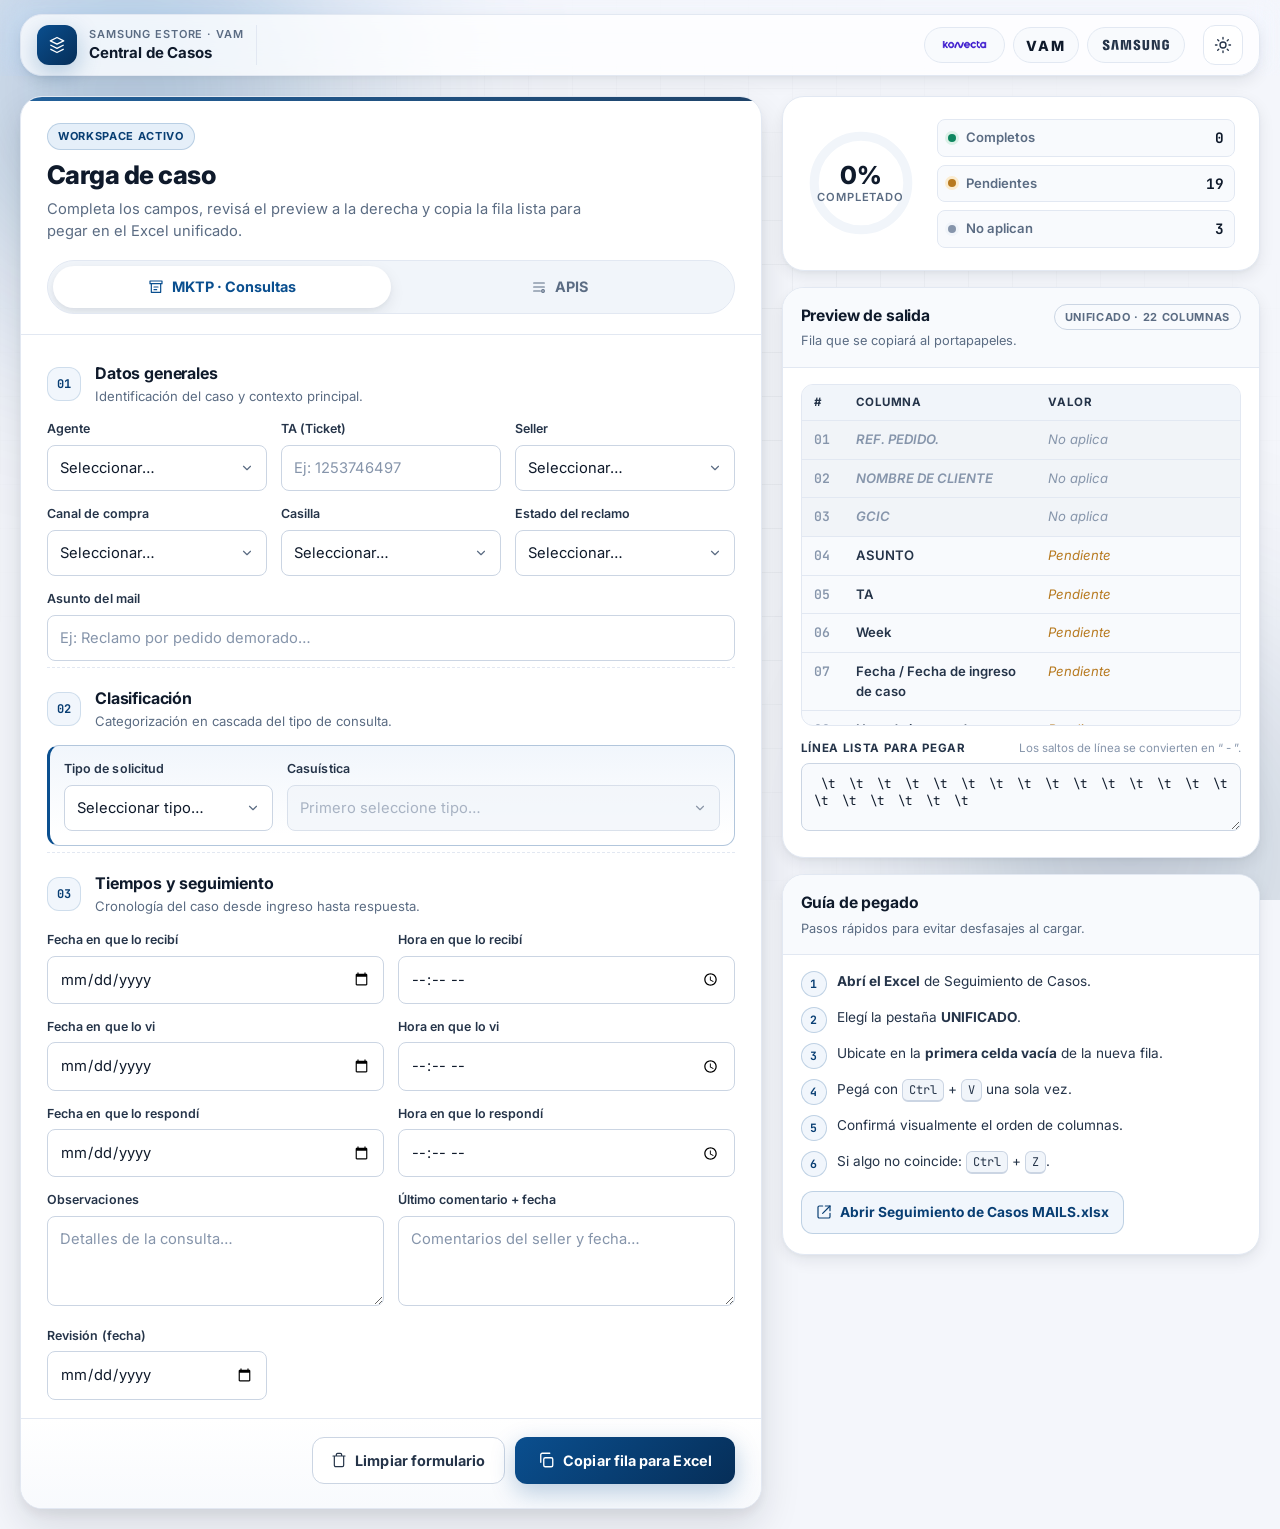
==== commit 82d5a001: "Add initial styles for the professional version, including design tokens, layout, and components" ====
--- a/index.html
+++ b/index.html
@@ -2,1935 +2,41 @@
 <html lang="es">
 <head>
   <meta charset="UTF-8" />
-  <meta name="viewport" content="width=device-width, initial-scale=1.0" />
-  <title>Central de Casos | Samsung eStore</title>
+  <meta http-equiv="refresh" content="0; url=version-profesional/index.html" />
+  <title>Central de Casos · Samsung eStore</title>
   <link rel="icon" type="image/png" sizes="32x32" href="VAM_icono%20para%20pesta%C3%B1a.png" />
   <link rel="shortcut icon" type="image/png" href="VAM_icono%20para%20pesta%C3%B1a.png" />
-  <link rel="preconnect" href="https://fonts.googleapis.com" />
-  <link rel="preconnect" href="https://fonts.gstatic.com" crossorigin />
-  <link href="https://fonts.googleapis.com/css2?family=Manrope:wght@400;500;600;700;800&display=swap" rel="stylesheet" />
+  <script>
+    // Redirección inmediata sin dejar entrada en el historial
+    window.location.replace("version-profesional/index.html");
+  </script>
   <style>
-    :root {
-      --bg: #edf2f7;
-      --surface: #ffffff;
-      --surface-soft: #f3f7fc;
-      --ink: #152433;
-      --muted: #536a80;
-      --primary: #0a4f8f;
-      --primary-strong: #083f73;
-      --primary-soft: #dbe9f7;
-      --accent: #8a5a2f;
-      --accent-soft: #f3e8dc;
-      --border: #d2dce7;
-      --focus: rgba(10, 79, 143, 0.18);
-      --shadow: 0 16px 36px rgba(14, 34, 55, 0.12);
-      --shadow-soft: 0 8px 20px rgba(14, 34, 55, 0.08);
-      --radius-lg: 16px;
-      --radius-md: 10px;
-      --radius-sm: 8px;
-      --transition: 220ms cubic-bezier(0.2, 0.6, 0.2, 1);
-    }
-
-    * {
-      box-sizing: border-box;
-    }
-
     body {
       margin: 0;
-      font-family: "Manrope", "Segoe UI", sans-serif;
-      color: var(--ink);
-      background:
-        radial-gradient(circle at 10% 6%, rgba(10, 79, 143, 0.14), transparent 34%),
-        radial-gradient(circle at 88% 100%, rgba(138, 90, 47, 0.1), transparent 38%),
-        linear-gradient(168deg, #f4f7fb 0%, #eef3f8 50%, #e9eff6 100%);
+      font-family: "Segoe UI", system-ui, sans-serif;
+      color: #536a80;
+      background: #eef3f8;
       min-height: 100vh;
-      padding: 28px 16px 40px;
-      transition: background 320ms ease, color 220ms ease;
-    }
-
-    .brand-banner {
-      position: fixed;
-      top: 10px;
-      right: 12px;
-      z-index: 30;
-      padding: 5px;
-      border-radius: 999px;
-      border: 1px solid rgba(185, 202, 220, 0.48);
-      background: rgba(255, 255, 255, 0.56);
-      backdrop-filter: blur(8px);
-      box-shadow: 0 4px 12px rgba(16, 38, 61, 0.08);
-      display: flex;
-      gap: 5px;
-      align-items: center;
-      overflow: hidden;
-      isolation: isolate;
-      transition: transform 260ms ease, box-shadow 260ms ease, background-color 260ms ease, border-color 260ms ease;
-      animation: fadeInUp 380ms ease-out;
-    }
-
-    .brand-banner::after {
-      content: "";
-      position: absolute;
-      inset: -45% -35%;
-      background: linear-gradient(106deg, transparent 34%, rgba(255, 255, 255, 0.94) 50%, transparent 66%);
-      transform: translateX(-130%) rotate(8deg);
-      opacity: 0;
-      pointer-events: none;
-      z-index: 0;
-      transition: opacity 320ms ease;
-    }
-
-    .brand-banner > * {
-      position: relative;
-      z-index: 1;
-    }
-
-    .brand-banner:hover::after {
-      opacity: 1;
-      animation: brandPillSweep 980ms linear infinite;
-    }
-
-    .brand-banner:hover {
-      transform: scale(1.035);
-      box-shadow: 0 8px 20px rgba(16, 38, 61, 0.16);
-    }
-
-    .brand-item {
-      width: 74px;
-      height: 41px;
-      border-radius: 999px;
-      border: 1px solid rgba(206, 220, 236, 0.58);
-      background: rgba(255, 255, 255, 0.72);
       display: flex;
       align-items: center;
       justify-content: center;
-      padding: 2px 7px;
-      overflow: hidden;
+      padding: 24px;
+      text-align: center;
     }
-
-    .brand-konecta img {
-      width: 55px;
-      height: auto;
-      object-fit: contain;
-      opacity: 0.9;
-    }
-
-    .brand-vam svg {
-      width: 58px;
-      height: auto;
-      display: block;
-      opacity: 0.9;
-    }
-
-    .brand-vam-text {
-      font-family: "Manrope", "Segoe UI", sans-serif;
-      font-size: 19px;
-      font-weight: 800;
-      letter-spacing: 0.08em;
-      color: #111111;
-      line-height: 1;
-      opacity: 0.92;
-    }
-
-    .brand-samsung {
-      color: #0a4f8f;
-    }
-
-    .brand-samsung svg {
-      width: 55px;
-      height: auto;
-      display: block;
-      opacity: 0.92;
-    }
-
-    .brand-samsung path {
-      fill: currentColor;
-    }
-
-    .app-shell {
-      max-width: 1340px;
-      margin: 0 auto;
-      display: grid;
-      grid-template-columns: 1.55fr 1fr;
-      gap: 20px;
-      animation: fadeInUp 540ms ease-out;
-    }
-
-    .panel {
-      background: var(--surface);
-      border: 1px solid var(--border);
-      border-radius: var(--radius-lg);
-      box-shadow: var(--shadow);
-      overflow: hidden;
-      position: relative;
-    }
-
-    .panel::before {
-      content: "";
-      position: absolute;
-      inset: 0 0 auto 0;
-      height: 3px;
-      background: linear-gradient(90deg, var(--primary) 0%, var(--accent) 100%);
-      opacity: 0.82;
-    }
-
-    .main-panel {
-      padding: 24px;
-      transition: background 280ms ease, border-color 280ms ease, box-shadow 280ms ease;
-    }
-
-    .side-panel {
-      display: flex;
-      flex-direction: column;
-      gap: 14px;
-      background: transparent;
-      border: 0;
-      box-shadow: none;
-    }
-
-    .card {
-      background: var(--surface);
-      border: 1px solid var(--border);
-      border-radius: var(--radius-lg);
-      box-shadow: var(--shadow-soft);
-      overflow: hidden;
-      animation: fadeInUp 600ms ease-out;
-      transition: transform var(--transition), box-shadow var(--transition), border-color var(--transition);
-    }
-
-    .card:hover {
-      transform: translateY(-2px);
-      box-shadow: 0 14px 30px rgba(14, 34, 55, 0.13);
-      border-color: #c7d7e7;
-    }
-
-    .header {
-      margin-bottom: 18px;
-      display: flex;
-      justify-content: space-between;
-      gap: 12px;
-      align-items: flex-start;
-      flex-wrap: wrap;
-    }
-
-    .header h1 {
-      margin: 0;
-      font-size: clamp(1.45rem, 2.1vw, 2rem);
-      font-weight: 800;
-      letter-spacing: -0.02em;
-      color: #12273a;
-    }
-
-    .header p {
-      margin: 8px 0 0;
-      color: var(--muted);
-      font-size: 0.95rem;
-    }
-
-    .switch-label {
-      margin: 0 0 8px;
-      font-size: 0.78rem;
-      color: #3f5d7c;
-      font-weight: 800;
-      letter-spacing: 0.05em;
-      text-transform: uppercase;
-    }
-
-    .tabs {
-      display: grid;
-      grid-template-columns: 1fr 1fr;
-      gap: 8px;
-      margin-bottom: 18px;
-      padding: 6px;
-      background: var(--surface-soft);
-      border-radius: 12px;
-      border: 1px solid var(--border);
-      box-shadow: inset 0 1px 0 rgba(255, 255, 255, 0.85);
-      transition: background 280ms ease, border-color 280ms ease;
-    }
-
-    .tab-btn {
-      border: 0;
-      border-radius: 9px;
-      padding: 11px 12px;
-      font-weight: 700;
-      font-size: 0.92rem;
-      color: var(--muted);
-      background: transparent;
-      cursor: pointer;
-      transition: all var(--transition);
-      display: flex;
-      align-items: center;
-      justify-content: center;
-      gap: 8px;
-    }
-
-    .tab-dot {
-      width: 8px;
-      height: 8px;
-      border-radius: 999px;
-      background: #8da1b7;
-      transition: background var(--transition);
-    }
-
-    .tab-btn.active {
-      background: #fff;
-      color: var(--primary);
-      box-shadow: 0 8px 18px rgba(10, 79, 143, 0.18);
-    }
-
-    .tab-btn.active .tab-dot {
-      background: var(--primary);
-    }
-
-    .tab-btn:hover {
-      color: var(--primary);
-      background: rgba(255, 255, 255, 0.78);
-    }
-
-    .form-view {
-      display: none;
-      opacity: 0;
-      transform: translateY(6px);
-      transition: opacity var(--transition), transform var(--transition);
-    }
-
-    .form-view.active {
-      display: block;
-      opacity: 1;
-      transform: translateY(0);
-    }
-
-    .group-title {
-      margin: 20px 0 10px;
-      font-size: 0.8rem;
-      font-weight: 800;
-      letter-spacing: 0.08em;
-      color: #2f4f71;
-      text-transform: uppercase;
-      padding-left: 10px;
-      border-left: 3px solid #b9cbe0;
-    }
-
-    .grid {
-      display: grid;
-      grid-template-columns: repeat(12, minmax(0, 1fr));
-      gap: 12px;
-    }
-
-    .field {
-      grid-column: span 12;
-    }
-
-    .span-4 {
-      grid-column: span 4;
-    }
-
-    .span-6 {
-      grid-column: span 6;
-    }
-
-    .span-8 {
-      grid-column: span 8;
-    }
-
-    .span-3 {
-      grid-column: span 3;
-    }
-
-    .span-2 {
-      grid-column: span 2;
-    }
-
-    label {
-      display: block;
-      margin: 0 0 6px;
-      font-size: 0.82rem;
-      font-weight: 700;
-      color: #2c4763;
-    }
-
-    input,
-    select,
-    textarea {
-      width: 100%;
-      border: 1px solid #c9d6e3;
-      background: linear-gradient(180deg, #ffffff 0%, #fdfefe 100%);
-      color: var(--ink);
-      border-radius: var(--radius-sm);
-      padding: 10px 12px;
-      font: inherit;
-      font-size: 0.9rem;
-      outline: 0;
-      transition: border-color var(--transition), box-shadow var(--transition), background var(--transition);
-    }
-
-    input:hover,
-    select:hover,
-    textarea:hover {
-      border-color: #b8cadd;
-    }
-
-    textarea {
-      resize: vertical;
-      min-height: 88px;
-    }
-
-    input:focus,
-    select:focus,
-    textarea:focus {
-      border-color: var(--primary);
-      box-shadow: 0 0 0 4px var(--focus);
-      background: #fff;
-    }
-
-    select:disabled {
-      background: #edf2f7;
-      cursor: not-allowed;
-      color: #708396;
-    }
-
-    .cascade-box {
-      margin-top: 10px;
-      border: 1px solid #c4d7ea;
-      border-left: 4px solid var(--primary);
-      border-radius: 10px;
-      padding: 12px;
-      background: linear-gradient(180deg, #f5f9ff 0%, #f0f6fd 100%);
-    }
-
-    .actions {
-      margin-top: 16px;
-      display: flex;
-      gap: 10px;
-      flex-wrap: wrap;
-    }
-
-    .btn {
-      border: 0;
-      border-radius: 10px;
-      padding: 12px 16px;
-      font-size: 0.92rem;
-      font-weight: 800;
-      cursor: pointer;
-      transition: transform var(--transition), box-shadow var(--transition), background var(--transition), filter var(--transition);
-      letter-spacing: 0.01em;
-    }
-
-    .btn-primary {
-      background: linear-gradient(130deg, var(--primary) 0%, var(--primary-strong) 100%);
-      color: #fff;
-      box-shadow: 0 12px 24px rgba(10, 79, 143, 0.28);
-      flex: 1;
-      min-width: 220px;
-      position: relative;
-      overflow: hidden;
-      isolation: isolate;
-    }
-
-    .btn-primary::after {
-      content: "";
-      position: absolute;
-      inset: -45% -35%;
-      background: linear-gradient(108deg, transparent 34%, rgba(255, 255, 255, 0.95) 50%, transparent 66%);
-      transform: translateX(-130%) rotate(8deg);
-      opacity: 0;
-      pointer-events: none;
-      z-index: 0;
-    }
-
-    .btn-primary > * {
-      position: relative;
-      z-index: 1;
-    }
-
-    .btn-secondary {
-      background: #f2f6fb;
-      color: #2a4460;
-      border: 1px solid #cddae8;
-      min-width: 160px;
-    }
-
-    .btn:hover {
-      transform: translateY(-1px);
-      filter: saturate(1.04);
-    }
-
-    .btn:active {
-      transform: translateY(0);
-    }
-
-    .success {
-      margin-top: 10px;
-      border-radius: 10px;
-      background: #e3f4ec;
-      border: 1px solid #bfe6d6;
-      color: #145f46;
-      font-size: 0.88rem;
-      padding: 11px;
-      font-weight: 700;
-      opacity: 0;
-      transform: translateY(6px);
-      max-height: 0;
-      overflow: hidden;
-      transition: opacity 260ms ease, transform 260ms ease, max-height 260ms ease, margin-top 260ms ease;
-      margin-top: 0;
-      pointer-events: none;
-    }
-
-    .success.show {
-      opacity: 1;
-      transform: translateY(0);
-      max-height: 120px;
-      margin-top: 10px;
-      pointer-events: auto;
-    }
-
-    .modal-backdrop {
-      position: fixed;
-      inset: 0;
-      display: flex;
-      align-items: center;
-      justify-content: center;
-      padding: 20px;
-      background: rgba(11, 25, 40, 0.46);
-      backdrop-filter: blur(6px);
-      opacity: 0;
-      visibility: hidden;
-      pointer-events: none;
-      transition: opacity 220ms ease, visibility 220ms ease;
-      z-index: 100;
-    }
-
-    .modal-backdrop.show {
-      opacity: 1;
-      visibility: visible;
-      pointer-events: auto;
-    }
-
-    .modal-card {
-      width: min(100%, 520px);
-      background: linear-gradient(180deg, #ffffff 0%, #f7fbff 100%);
-      border: 1px solid #c9d8e8;
-      border-radius: 18px;
-      box-shadow: 0 24px 50px rgba(12, 30, 48, 0.24);
-      overflow: hidden;
-      transform: translateY(10px) scale(0.98);
-      transition: transform 220ms ease;
-    }
-
-    .modal-backdrop.show .modal-card {
-      transform: translateY(0) scale(1);
-    }
-
-    .modal-head {
-      padding: 18px 20px 14px;
-      border-bottom: 1px solid #d8e4ef;
-      background: linear-gradient(180deg, #fafdff 0%, #edf5fc 100%);
-    }
-
-    .modal-head h3 {
-      margin: 0;
-      font-size: 1.02rem;
-      font-weight: 800;
-      color: #173550;
-    }
-
-    .modal-head p {
-      margin: 6px 0 0;
-      font-size: 0.88rem;
-      color: #53708c;
-      line-height: 1.45;
-    }
-
-    .modal-body {
-      padding: 18px 20px;
-    }
-
-    .modal-missing-list {
-      margin: 0;
-      padding-left: 18px;
-      display: grid;
-      gap: 8px;
-      color: #24425f;
-      font-size: 0.88rem;
-    }
-
-    .modal-foot {
-      padding: 16px 20px 20px;
-      display: flex;
-      justify-content: flex-end;
-      gap: 10px;
-      flex-wrap: wrap;
-      border-top: 1px solid #d8e4ef;
-      background: #fbfdff;
-    }
-
-    .btn-primary.is-copied {
-      animation: copyPulse 620ms ease-out, copyNeonBlink 900ms ease-out;
-      background: linear-gradient(130deg, #0f7a5e 0%, #0d614c 100%);
-      box-shadow: 0 0 0 3px rgba(178, 255, 229, 0.5), 0 0 24px rgba(17, 189, 136, 0.38), 0 14px 28px rgba(15, 122, 94, 0.34);
-    }
-
-    .btn-primary.is-copied::after {
-      opacity: 0.95;
-      animation: copyLightSweep 850ms ease-out;
-    }
-
-    .card.copy-flash {
-      animation: cardCopyFlash 860ms ease-out;
-    }
-
-    .card-head {
-      padding: 16px 18px;
-      border-bottom: 1px solid var(--border);
-      background: linear-gradient(180deg, #fcfeff 0%, #f3f8fd 100%);
-    }
-
-    .card-head h3 {
-      margin: 0;
-      font-size: 1rem;
-      font-weight: 800;
-      color: #1d334a;
-    }
-
-    .card-head p {
-      margin: 5px 0 0;
-      color: var(--muted);
-      font-size: 0.82rem;
-    }
-
-    .card-body {
-      padding: 15px 16px 18px;
-    }
-
-    .preview-meta {
-      display: flex;
-      justify-content: space-between;
-      align-items: center;
-      gap: 10px;
-      margin-bottom: 10px;
-      flex-wrap: wrap;
-    }
-
-    .preview-stats {
-      display: flex;
-      gap: 8px;
-      flex-wrap: wrap;
-    }
-
-    .preview-stat {
-      font-size: 0.75rem;
-      padding: 4px 8px;
-      border-radius: 999px;
-      border: 1px solid #cedcec;
-      color: #2f4f70;
-      background: #f3f8fd;
-      font-weight: 700;
-      transition: all var(--transition);
-    }
-
-    .preview-stat.is-warning {
-      border-color: #e9b785;
-      background: #fff2e4;
-      color: #8d4e19;
-      box-shadow: 0 0 0 2px rgba(233, 183, 133, 0.22);
-    }
-
-    .preview-tag {
-      background: #eaf3ff;
-      border: 1px solid #bfd8f4;
-      color: #155695;
-      border-radius: 999px;
-      font-size: 0.76rem;
-      font-weight: 700;
-      padding: 5px 10px;
-    }
-
-    .preview-table-wrap {
-      overflow: auto;
-      border: 1px solid #d4e0ec;
-      border-radius: 10px;
-      background: #fbfdff;
-      max-height: 390px;
-    }
-
-    table {
-      width: 100%;
-      border-collapse: collapse;
-      min-width: 540px;
-    }
-
-    th,
-    td {
-      text-align: left;
-      padding: 8px 10px;
-      border-bottom: 1px solid #e8eff7;
-      font-size: 0.8rem;
-      vertical-align: top;
-    }
-
-    th {
-      color: #2a4766;
-      background: #f1f7fd;
-      position: sticky;
-      top: 0;
-      z-index: 1;
-    }
-
-    tr:hover td {
-      background: #f8fbff;
-    }
-
-    td:nth-child(1) {
-      width: 58px;
-      color: #5b6f84;
-      font-weight: 700;
-    }
-
-    td:nth-child(2) {
-      width: 40%;
-      color: #35516f;
-      font-weight: 700;
-    }
-
-    td:nth-child(3) {
-      color: #1e3145;
-      word-break: break-word;
-    }
-
-    tr.row-empty td:nth-child(3) {
-      color: #8a9bae;
-      font-style: italic;
-    }
-
-    tr.row-unused td {
-      background: #f6f9fc;
-    }
-
-    tr.row-unused td:nth-child(2),
-    tr.row-unused td:nth-child(3) {
-      color: #9aabba;
-    }
-
-    tr.row-unused td:nth-child(3) {
-      font-style: italic;
-    }
-
-    .preview-line {
-      margin-top: 10px;
-    }
-
-    .preview-line label {
-      margin-bottom: 6px;
-      display: block;
-      font-size: 0.78rem;
-      color: #496786;
-      font-weight: 800;
-      letter-spacing: 0.04em;
-      text-transform: uppercase;
-    }
-
-    .preview-line textarea {
-      min-height: 72px;
-      background: #f7fbff;
-      font-size: 0.79rem;
-      line-height: 1.35;
-    }
-
-    .helper-list {
-      margin: 0;
-      padding-left: 18px;
-      color: #28425d;
-      display: grid;
-      gap: 8px;
-      font-size: 0.85rem;
-    }
-
-    .helper-list strong {
-      color: #123759;
-    }
-
-    .helper-url {
-      margin-top: 10px;
-      background: #f3f8ff;
-      border: 1px solid #ccdef4;
-      border-radius: 10px;
-      padding: 10px;
-      font-size: 0.82rem;
-      color: #2f4d6d;
-      word-break: break-word;
-    }
-
-    ::-webkit-scrollbar {
-      width: 10px;
-      height: 10px;
-    }
-
-    ::-webkit-scrollbar-thumb {
-      background: #c6d5e4;
-      border-radius: 999px;
-      border: 2px solid #f1f6fb;
-    }
-
-    ::-webkit-scrollbar-track {
-      background: #f1f6fb;
-      border-radius: 999px;
-    }
-
-    body.mode-mktp {
-      --primary: #083f73;
-      --primary-strong: #062f57;
-      --primary-soft: #cee0f2;
-      --accent: #255f94;
-      --accent-soft: #dce8f3;
-      background:
-        radial-gradient(circle at 10% 6%, rgba(8, 63, 115, 0.3), transparent 34%),
-        radial-gradient(circle at 88% 100%, rgba(37, 95, 148, 0.2), transparent 38%),
-        linear-gradient(168deg, #dbe9f7 0%, #d2e2f3 52%, #cadcef 100%);
-    }
-
-    body.mode-apis {
-      --primary: #0e4f45;
-      --primary-strong: #0a3d35;
-      --primary-soft: #cfe8e1;
-      --accent: #1f6a49;
-      --accent-soft: #d5eadf;
-      background:
-        radial-gradient(circle at 10% 6%, rgba(14, 79, 69, 0.28), transparent 34%),
-        radial-gradient(circle at 88% 100%, rgba(31, 106, 73, 0.24), transparent 38%),
-        linear-gradient(168deg, #dcece7 0%, #d3e4de 50%, #ccddd7 100%);
-    }
-
-    body.mode-mktp .main-panel {
-      background: linear-gradient(180deg, rgba(161, 194, 229, 0.92) 0%, rgba(212, 228, 246, 0.95) 20%, #ffffff 100%);
-      border-color: #b9cde3;
-      box-shadow: 0 18px 42px rgba(6, 47, 87, 0.22);
-    }
-
-    body.mode-apis .main-panel {
-      background: linear-gradient(180deg, rgba(153, 203, 190, 0.92) 0%, rgba(208, 230, 223, 0.95) 20%, #ffffff 100%);
-      border-color: #b8d5cd;
-      box-shadow: 0 18px 42px rgba(10, 61, 53, 0.2);
-    }
-
-    body.mode-mktp .tabs {
-      background: linear-gradient(180deg, #dce9f7 0%, #e6effa 100%);
-      border-color: #b9cde3;
-    }
-
-    body.mode-apis .tabs {
-      background: linear-gradient(180deg, #dcede8 0%, #e8f2ef 100%);
-      border-color: #b4d0c7;
-    }
-
-    body.mode-apis .tab-btn.active {
-      color: #0f4f44;
-      box-shadow: 0 8px 18px rgba(14, 79, 69, 0.26);
-    }
-
-    body.mode-mktp .tab-btn.active {
-      color: #083f73;
-      box-shadow: 0 8px 18px rgba(8, 63, 115, 0.26);
-    }
-
-    body.mode-mktp .switch-label {
-      color: #234c76;
-    }
-
-    body.mode-apis .switch-label {
-      color: #1f5e53;
-    }
-
-    body.mode-apis .group-title {
-      border-left-color: #79ad9f;
-      color: #1f5047;
-    }
-
-    body.mode-apis .preview-tag {
-      background: #d9eee7;
-      border-color: #9dcbbe;
-      color: #155247;
-    }
-
-    .helper-url a {
-      color: #0a5aa5;
-      font-weight: 700;
-      text-decoration: none;
-    }
-
-    .helper-url a:hover {
-      text-decoration: underline;
-    }
-
-    @media (max-width: 1160px) {
-      .brand-banner {
-        top: 8px;
-        right: 8px;
-      }
-
-      .brand-item {
-        width: 70px;
-        height: 38px;
-      }
-
-      .app-shell {
-        grid-template-columns: 1fr;
-      }
-
-      .side-panel {
-        order: -1;
-      }
-    }
-
-    @media (max-width: 760px) {
-      .brand-banner {
-        top: 6px;
-        right: 6px;
-        padding: 4px;
-        gap: 4px;
-      }
-
-      .brand-item {
-        width: 62px;
-        height: 36px;
-      }
-
-      .brand-konecta img,
-      .brand-vam svg,
-      .brand-samsung svg {
-        width: 48px;
-      }
-
-      .brand-vam-text {
-        font-size: 17px;
-      }
-
-      .main-panel {
-        padding: 16px;
-      }
-
-      .span-8,
-      .span-6,
-      .span-4,
-      .span-3,
-      .span-2 {
-        grid-column: span 12;
-      }
-
-      .btn-primary,
-      .btn-secondary {
-        width: 100%;
-      }
-
-      .tabs {
-        grid-template-columns: 1fr;
-      }
-    }
-
-    @keyframes fadeInUp {
-      from {
-        opacity: 0;
-        transform: translateY(12px);
-      }
-      to {
-        opacity: 1;
-        transform: translateY(0);
-      }
-    }
-
-    @keyframes brandPillSweep {
-      0% {
-        transform: translateX(-130%) rotate(8deg);
-      }
-      100% {
-        transform: translateX(130%) rotate(8deg);
-      }
-    }
-
-    @keyframes copyPulse {
-      0% {
-        transform: scale(1);
-      }
-      35% {
-        transform: scale(1.04);
-      }
-      100% {
-        transform: scale(1);
-      }
-    }
-
-    @keyframes copyNeonBlink {
-      0% {
-        filter: saturate(1);
-      }
-      35% {
-        filter: saturate(1.28) brightness(1.08);
-      }
-      100% {
-        filter: saturate(1);
-      }
-    }
-
-    @keyframes copyLightSweep {
-      0% {
-        transform: translateX(-130%) rotate(8deg);
-      }
-      100% {
-        transform: translateX(130%) rotate(8deg);
-      }
-    }
-
-    @keyframes cardCopyFlash {
-      0% {
-        border-color: var(--border);
-        box-shadow: var(--shadow-soft);
-      }
-      30% {
-        border-color: #91c7b7;
-        box-shadow: 0 0 0 4px rgba(15, 122, 94, 0.2), 0 14px 28px rgba(15, 122, 94, 0.18);
-      }
-      100% {
-        border-color: var(--border);
-        box-shadow: var(--shadow-soft);
-      }
-    }
+    a { color: #0a4f8f; font-weight: 600; text-decoration: none; }
+    a:hover { text-decoration: underline; }
   </style>
 </head>
-<body class="mode-mktp">
-  <header class="brand-banner" aria-label="Logos principales">
-    <div class="brand-item brand-konecta">
-      <img src="Konecta_Logo_RGB_Blue.png" alt="Konecta" loading="eager" />
-    </div>
-
-    <div class="brand-item brand-vam" aria-label="VAM">
-      <span class="brand-vam-text" aria-label="VAM">VAM</span>
-    </div>
-
-    <div class="brand-item brand-samsung" aria-label="Samsung">
-      <svg focusable="false" aria-hidden="true" width="130" height="29" viewBox="0 0 130 29">
-        <g transform="translate(-250 -7)">
-          <path d="M0,13.835V12.482H4.609V14.2a1.558,1.558,0,0,0,1.724,1.6A1.509,1.509,0,0,0,8,14.6a2.237,2.237,0,0,0-.03-1.322C7.076,10.976.981,9.931.208,6.333a6.531,6.531,0,0,1-.029-2.4C.654,1.045,3.122,0,6.184,0c2.438,0,5.8.585,5.8,4.458V5.719H7.7V4.612a1.492,1.492,0,0,0-1.605-1.6,1.452,1.452,0,0,0-1.575,1.2,2.468,2.468,0,0,0,.03.922c.5,2.059,7.017,3.167,7.73,6.887a8.481,8.481,0,0,1,.029,2.921C11.892,17.893,9.336,19,6.244,19,3,19,0,17.8,0,13.835Zm55.837-.062V12.421h4.549v1.691a1.533,1.533,0,0,0,1.695,1.6,1.49,1.49,0,0,0,1.665-1.168,2.147,2.147,0,0,0-.029-1.292c-.863-2.274-6.9-3.319-7.671-6.917a6.37,6.37,0,0,1-.03-2.367c.476-2.859,2.944-3.9,5.946-3.9,2.409,0,5.739.615,5.739,4.427v1.23H63.449V4.643a1.485,1.485,0,0,0-1.575-1.6,1.4,1.4,0,0,0-1.546,1.168,2.463,2.463,0,0,0,.029.922C60.832,7.194,67.284,8.27,68,11.959a8.314,8.314,0,0,1,.029,2.89c-.416,2.952-2.943,4.028-6.005,4.028C58.811,18.877,55.837,17.678,55.837,13.773Zm16.293.647A7.18,7.18,0,0,1,72.1,13.25V.523h4.341V13.65a5.023,5.023,0,0,0,.029.677,1.682,1.682,0,0,0,3.271,0,4.852,4.852,0,0,0,.03-.677V.523h4.341V13.25c0,.339-.03.984-.03,1.169-.3,3.319-2.825,4.4-5.976,4.4S72.428,17.739,72.13,14.419Zm35.739-.185a9.539,9.539,0,0,1-.059-1.168V5.6c0-.308.029-.861.059-1.169.386-3.319,2.973-4.365,6.036-4.365,3.033,0,5.708,1.045,6.006,4.365A8.781,8.781,0,0,1,119.94,5.6v.584H115.6V5.2a3.791,3.791,0,0,0-.059-.677,1.777,1.777,0,0,0-3.42,0,3.772,3.772,0,0,0-.059.829v8.117a5.1,5.1,0,0,0,.03.677,1.707,1.707,0,0,0,1.813,1.291,1.633,1.633,0,0,0,1.754-1.291,2.554,2.554,0,0,0,.03-.677V10.883h-1.754V8.3H120v4.765a9.377,9.377,0,0,1-.06,1.168c-.3,3.228-3,4.366-6.036,4.366S108.166,17.462,107.869,14.235Zm-60.5,4.027L47.245,1.845,44.272,18.262H39.931L36.987,1.845l-.118,16.417H32.587L32.943.554h6.988L42.1,14.388,44.272.554h6.987l.386,17.708Zm-22.835,0L22.211,1.845,19.831,18.262H15.194L18.344.554h7.642l3.152,17.708Zm72.665-.184L92.884,3.352l.238,14.726H88.9V.554h6.363l4.044,14.265L99.068.554h4.251V18.078Z" transform="translate(255 12)"></path>
-        </g>
-      </svg>
-    </div>
-  </header>
-
-  <main class="app-shell">
-    <section class="panel main-panel">
-      <div class="header">
-        <div>
-          <h1>Formulario de Consultas</h1>
-          <p>Carga y copia en formato Excel desde un solo lugar.</p>
-        </div>
-      </div>
-
-      <p class="switch-label">Tipo de carga</p>
-      <div class="tabs" role="tablist" aria-label="Tipo de formulario">
-        <button id="tab-mktp" class="tab-btn active" type="button" role="tab" aria-selected="true" data-target="view-mktp"><span class="tab-dot"></span>MKTP/Consultas</button>
-        <button id="tab-apis" class="tab-btn" type="button" role="tab" aria-selected="false" data-target="view-apis"><span class="tab-dot"></span>APIS</button>
-      </div>
-
-      <div id="view-mktp" class="form-view active" data-form="mktp">
-        <div class="group-title">Datos Generales</div>
-        <div class="grid">
-          <div class="field span-4">
-            <label for="mktp_agente">Agente</label>
-            <select id="mktp_agente" data-preview="true">
-              <option value="">Seleccionar...</option>
-              <option value="Sofia Niccolo">Sofia Niccolo</option>
-              <option value="Bruno Urdapilleta">Bruno Urdapilleta</option>
-              <option value="Franco Nicolas Arcajo">Franco Nicolas Arcajo</option>
-            </select>
-          </div>
-          <div class="field span-4">
-            <label for="mktp_ta">TA (Ticket)</label>
-            <input id="mktp_ta" type="text" inputmode="numeric" pattern="[0-9]*" placeholder="Ej: 1253746497" data-preview="true" data-numeric-only="true" />
-          </div>
-
-          <div class="field span-4">
-            <label for="mktp_seller">Seller</label>
-            <select id="mktp_seller" data-preview="true">
-              <option value="">Seleccionar...</option>
-              <option value="No aplica">No aplica</option>
-              <option value="BGH">BGH</option>
-              <option value="MIRGOR">MIRGOR</option>
-              <option value="MULTIPOINT">MULTIPOINT</option>
-              <option value="VISUAR">VISUAR</option>
-            </select>
-          </div>
-          <div class="field span-4">
-            <label for="mktp_canal_compra">Canal de compra</label>
-            <select id="mktp_canal_compra" data-preview="true">
-              <option value="">Seleccionar...</option>
-              <option value="AMEX">AMEX</option>
-              <option value="BAPRO">BAPRO</option>
-              <option value="GALICIA">GALICIA</option>
-              <option value="ICBC">ICBC</option>
-              <option value="Sin informar">Sin informar</option>
-            </select>
-          </div>
-          <div class="field span-4">
-            <label for="mktp_origen">CASILLAS</label>
-            <select id="mktp_origen" data-preview="true">
-              <option value="">Seleccionar...</option>
-              <option value="MKTP">MKTP</option>
-              <option value="Consultas">Consultas</option>
-            </select>
-          </div>
-          <div class="field span-4">
-            <label for="mktp_estado">Estado del Reclamo</label>
-            <select id="mktp_estado" data-preview="true">
-              <option value="">Seleccionar...</option>
-              <option value="Abierto">Abierto</option>
-              <option value="Resuelto">Resuelto</option>
-              <option value="Cerrado">Cerrado</option>
-            </select>
-          </div>
-
-          <div class="field span-12">
-            <label for="mktp_asunto">Asunto del mail</label>
-            <input id="mktp_asunto" type="text" placeholder="Ej: Reclamo por pedido demorado..." data-preview="true" />
-          </div>
-        </div>
-
-        <div class="group-title">Clasificacion de la Consulta</div>
-        <div class="cascade-box">
-          <div class="grid">
-            <div class="field span-4">
-              <label for="mktp_tipo_solicitud">1. Tipo de Solicitud</label>
-              <select id="mktp_tipo_solicitud" data-preview="true"></select>
-            </div>
-            <div class="field span-8">
-              <label for="mktp_casuistica1">2. Casuistica 1</label>
-              <select id="mktp_casuistica1" data-preview="true" disabled></select>
-            </div>
-          </div>
-        </div>
-
-        <div class="group-title">Tiempos y Seguimiento</div>
-        <div class="grid">
-          <div class="field span-6">
-            <label for="mktp_fecha">Fecha en que lo recibi</label>
-            <input id="mktp_fecha" type="date" data-preview="true" />
-          </div>
-          <div class="field span-6">
-            <label for="mktp_hora_cayo">Hora en que lo recibi</label>
-            <input id="mktp_hora_cayo" type="time" data-preview="true" />
-          </div>
-          <div class="field span-6">
-            <label for="mktp_fecha_vi">Fecha en que lo vi</label>
-            <input id="mktp_fecha_vi" type="date" data-preview="true" />
-          </div>
-          <div class="field span-6">
-            <label for="mktp_hora_vi">Hora en que lo vi</label>
-            <input id="mktp_hora_vi" type="time" data-preview="true" />
-          </div>
-          <div class="field span-6">
-            <label for="mktp_fecha_respondi">Fecha en que lo respondi</label>
-            <input id="mktp_fecha_respondi" type="date" data-preview="true" />
-          </div>
-          <div class="field span-6">
-            <label for="mktp_hora_respondi">Hora en que lo respondi</label>
-            <input id="mktp_hora_respondi" type="time" data-preview="true" />
-          </div>
-
-          <div class="field span-6">
-            <label for="mktp_observacion">Observaciones</label>
-            <textarea id="mktp_observacion" rows="3" placeholder="Detalles de la consulta..." data-preview="true"></textarea>
-          </div>
-          <div class="field span-6">
-            <label for="mktp_ultimo_comentario">Ultimo Comentario + Fecha</label>
-            <textarea id="mktp_ultimo_comentario" rows="3" placeholder="Comentarios del seller y fecha..." data-preview="true"></textarea>
-          </div>
-
-          <div class="field span-4">
-            <label for="mktp_revision">Revision (Fecha)</label>
-            <input id="mktp_revision" type="date" data-preview="true" />
-          </div>
-        </div>
-      </div>
-
-      <div id="view-apis" class="form-view" data-form="apis">
-        <div class="group-title">Datos Generales</div>
-        <div class="grid">
-          <div class="field span-4">
-            <label for="apis_ref_pedido">Referencia / Numero del pedido</label>
-            <input id="apis_ref_pedido" type="text" placeholder="Ej: JODVPBDAY / 12345678" data-preview="true" />
-          </div>
-          <div class="field span-4">
-            <label for="apis_n_caso_gcic">N de Caso GCIC</label>
-            <input id="apis_n_caso_gcic" type="text" inputmode="numeric" pattern="[0-9]*" placeholder="Ej: 1259479636" data-preview="true" data-numeric-only="true" />
-          </div>
-          <div class="field span-4">
-            <label for="apis_nombre_cliente">Nombre de Cliente</label>
-            <input id="apis_nombre_cliente" type="text" placeholder="Ej: JUAN PEREZ" data-preview="true" />
-          </div>
-
-          <div class="field span-4">
-            <label for="apis_estado_reclamo">Estado del Reclamo</label>
-            <select id="apis_estado_reclamo" data-preview="true">
-              <option value="">Seleccionar...</option>
-              <option value="Abierto">Abierto</option>
-              <option value="Cerrado">Cerrado</option>
-              <option value="Cerrado Automatico">Cerrado Automatico</option>
-              <option value="Estado 1">Estado 1</option>
-              <option value="Estado 2">Estado 2</option>
-            </select>
-          </div>
-          <div class="field span-4">
-            <label for="apis_agente">Agente</label>
-            <select id="apis_agente" data-preview="true">
-              <option value="">Seleccionar...</option>
-              <option value="Sofia Niccolo">Sofia Niccolo</option>
-              <option value="Bruno Urdapilleta">Bruno Urdapilleta</option>
-              <option value="Franco Nicolas Arcajo">Franco Nicolas Arcajo</option>
-            </select>
-          </div>
-          <div class="field span-4">
-            <label for="apis_gcic">GCIC</label>
-            <select id="apis_gcic" data-preview="true">
-              <option value="">Seleccionar...</option>
-              <option value="ABIERTO">ABIERTO</option>
-              <option value="CERRADO">CERRADO</option>
-            </select>
-          </div>
-
-          <div class="field span-4">
-            <label for="apis_seller">Seller</label>
-            <select id="apis_seller" data-preview="true">
-              <option value="">Seleccionar...</option>
-              <option value="No aplica">No aplica</option>
-              <option value="BGH">BGH</option>
-              <option value="MIRGOR">MIRGOR</option>
-              <option value="MULTIPOINT">MULTIPOINT</option>
-              <option value="VISUAR">VISUAR</option>
-            </select>
-          </div>
-          <div class="field span-4">
-            <label for="apis_origen">API</label>
-            <select id="apis_origen" data-preview="true">
-              <option value="">Seleccionar...</option>
-              <option value="Galicia">Galicia</option>
-              <option value="ICBC">ICBC</option>
-              <option value="Patagonia">Patagonia</option>
-            </select>
-          </div>
-
-        </div>
-
-        <div class="group-title">Casuistica</div>
-        <div class="cascade-box">
-          <div class="grid">
-            <div class="field span-4">
-              <label for="apis_tipo_solicitud">1. Tipo de Solicitud</label>
-              <select id="apis_tipo_solicitud" data-preview="true"></select>
-            </div>
-            <div class="field span-8">
-              <label for="apis_casuistica1">2. Casuistica 1</label>
-              <select id="apis_casuistica1" data-preview="true" disabled></select>
-            </div>
-          </div>
-        </div>
-
-        <div class="group-title">Seguimiento</div>
-        <div class="grid">
-          <div class="field span-6">
-            <label for="apis_fecha_ingreso">Fecha en que lo recibi</label>
-            <input id="apis_fecha_ingreso" type="date" data-preview="true" />
-          </div>
-          <div class="field span-6">
-            <label for="apis_hora_ingreso">Hora en que lo recibi</label>
-            <input id="apis_hora_ingreso" type="time" data-preview="true" />
-          </div>
-          <div class="field span-6">
-            <label for="apis_fecha_respuesta">Fecha en que lo respondi</label>
-            <input id="apis_fecha_respuesta" type="date" data-preview="true" />
-          </div>
-          <div class="field span-6">
-            <label for="apis_hora_respuesta">Hora en que lo respondi</label>
-            <input id="apis_hora_respuesta" type="time" data-preview="true" />
-          </div>
-          <div class="field span-6">
-            <label for="apis_observaciones">Observaciones</label>
-            <textarea id="apis_observaciones" rows="3" placeholder="Detalles del caso..." data-preview="true"></textarea>
-          </div>
-          <div class="field span-6">
-            <label for="apis_ultimo_comentario_seller">Ultimo Comentario de Seller</label>
-            <textarea id="apis_ultimo_comentario_seller" rows="3" placeholder="Comentarios..." data-preview="true"></textarea>
-          </div>
-          <div class="field span-4">
-            <label for="apis_fecha_revision">Fecha de Revision</label>
-            <input id="apis_fecha_revision" type="date" data-preview="true" />
-          </div>
-        </div>
-      </div>
-
-      <div class="actions">
-        <button id="btn-copiar" class="btn btn-primary" type="button">Copiar fila para Excel</button>
-        <button id="btn-limpiar" class="btn btn-secondary" type="button">Limpiar formulario activo</button>
-      </div>
-      <div id="success-message" class="success">Datos copiados correctamente. Ve al Excel, selecciona la primera celda vacia de la fila y presiona Ctrl + V.</div>
-    </section>
-
-    <aside class="side-panel">
-      <section class="card">
-        <div class="card-head">
-          <h3>Preview de Salida</h3>
-          <p>Fila previa al pegado en Excel.</p>
-        </div>
-        <div class="card-body">
-          <div class="preview-meta">
-            <span id="preview-mode" class="preview-tag">UNIFICADO | 22 columnas</span>
-            <div class="preview-stats">
-              <span id="preview-filled" class="preview-stat">Completos: 0</span>
-              <span id="preview-empty" class="preview-stat">Pendientes: 22</span>
-            </div>
-          </div>
-          <div class="preview-table-wrap">
-            <table>
-              <thead>
-                <tr>
-                  <th>#</th>
-                  <th>Columna Excel</th>
-                  <th>Valor actual</th>
-                </tr>
-              </thead>
-              <tbody id="preview-body"></tbody>
-            </table>
-          </div>
-          <div class="preview-line">
-            <label for="preview-row">Linea lista para pegar</label>
-            <textarea id="preview-row" readonly></textarea>
-          </div>
-        </div>
-      </section>
-
-      <section class="card">
-        <div class="card-head">
-          <h3>Ayudamemoria de Pegado</h3>
-          <p>Guia rapida para evitar desfasajes al cargar datos en Seguimiento de Casos MAILS.</p>
-        </div>
-        <div class="card-body">
-          <ol class="helper-list">
-            <li><strong>Abrí el Excel</strong></li>
-            <li><strong>Elige la pestana <b>"UNIFICADO"</b></strong></li>
-            <li><strong>Ubicate en la primera celda vacia de la nueva fila</strong></li>
-            <li><strong>Pega con Ctrl + V una sola vez</strong></li>
-            <li><strong>Confirma visualmente</strong></li>
-            <li><strong>Si algo no coincide: deshace con Ctrl + Z</strong></li>
-          </ol>
-          <div class="helper-url">
-            Excel de destino: <a href="https://allusargentina-my.sharepoint.com/:x:/r/personal/camila_balbastro_grupokonecta_com_ar/Documents/Mail/Seguimiento%20de%20Casos%20MAILS.xlsx?d=w2dc8ccf330154ceebe7b42ee4bdeddcc&csf=1&web=1&e=X7FeeP" target="_blank" rel="noopener noreferrer">Abrir Seguimiento de Casos MAILS.xlsx</a>
-          </div>
-        </div>
-      </section>
-    </aside>
-  </main>
-
-  <div id="validation-modal" class="modal-backdrop" aria-hidden="true">
-    <div class="modal-card" role="dialog" aria-modal="true" aria-labelledby="validation-modal-title">
-      <div class="modal-head">
-        <h3 id="validation-modal-title">Hay datos para revisar</h3>
-        <p>Se detectaron campos faltantes o inconsistencias en el formulario activo. Puedes volver para corregirlos o copiar de igual manera.</p>
-      </div>
-      <div class="modal-body">
-        <ol id="validation-modal-list" class="modal-missing-list"></ol>
-      </div>
-      <div class="modal-foot">
-        <button id="validation-cancel" class="btn btn-secondary" type="button">Cancelar</button>
-        <button id="validation-confirm" class="btn btn-primary" type="button">Copiar de igual manera</button>
-      </div>
-    </div>
-  </div>
-
-  <script>
-    const cascadeData = {
-      "eStore - Preventa": {
-        "Caracteristica del producto (diseno, especificaciones, etc)": [""],
-        "Consulta de disponibilidad de producto": [""],
-        "Garantia (cobertura, garantia extendida, SC +)": [""],
-        "Informacion de impuestos (IVA, etc)": [""],
-        "Opciones de Entrega/Instalacion": [""],
-        "Precio/Pago (comparacion de precios, opcion de financiacion)": [""],
-        "Promociones (Black Friday, Buen Fin, descuento, etc)": [""],
-        "Trade-In (eligibilidad, valor, informacion de recogida, etc)": [""]
-      },
-      "eStore - Otros": {
-        "Asistencia de inicio de sesion EPP": [""],
-        "Feedback": [""],
-        "Opciones de Samsung Account (como registrarse, info, etc)": [""],
-        "Opciones de voucher (como se usa, etc.)": [""],
-        "Otros": [""],
-        "Problemas con el voucher (no funciona, se vuelve a emitir, etc)": [""],
-        "Programa de Rewards": [""],
-        "Solicitud de recogida de articulos usados": [""]
-      },
-      "eStore - Pedidos": {
-        "Articulo entregado incorrecto (diferente al articulo pedido)": [""],
-        "Articulos faltantes en la entrega": [""],
-        "Click & Collect (recogida en tienda)": [""],
-        "Disputa de devolucion de cargo por Trade In": [""],
-        "El producto entregado esta danado": [""],
-        "Error de pago (pedido cancelado, no se pudo completar)": [""],
-        "Estado de pedido": [""],
-        "Modificacion de pedido (Direccion/Metodo)": [""],
-        "Problema con Trade In (retraso en el proceso, etc)": [""],
-        "Problema de pedido (Carrito/Pago/Promocion)": [""],
-        "Retraso de instalacion (producto aun no instalado)": [""],
-        "Retraso en la entrega (producto aun no entregado)": [""],
-        "Solicitud de estado de instalacion": [""],
-        "Solicitud de factura (copia de factura, etc.)": [""]
-      },
-      "eStore - Cancelacion": {
-        "Cambio incorrecto (producto incorrecto recibido)": [""],
-        "Cancelacion de pedido": [""],
-        "Estado de Reembolso/Cambio": [""],
-        "Politica de devolucion (Reembolso o Cambio)": [""],
-        "Reembolso incorrecto (cantidad incorrecta recibida)": [""],
-        "Retraso de cambio (aun no recibido)": [""],
-        "Retraso en el reembolso (aun no recibido)": [""],
-        "Solicitud de devolucion de pedido (Reembolso o Cambio)": [""],
-        "Solicitud de reembolso por entrega express": [""]
-      }
-    };
-
-    const configs = {
-      mktp: {
-        previewLabel: "UNIFICADO | 22 columnas",
-        defaultValues: {},
-        unusedColumns: [0, 1, 2],
-        columns: [
-          "REF. PEDIDO.",
-          "NOMBRE DE CLIENTE",
-          "GCIC",
-          "ASUNTO",
-          "TA",
-          "Week",
-          "Fecha / Fecha de ingreso de caso",
-          "Hora de ingreso de caso",
-          "Fecha en que lo vi",
-          "Hora en que lo vi",
-          "Fecha en que lo respondi",
-          "Hora en que lo respondi",
-          "ESTADO DEL RECLAMO",
-          "Agente",
-          "Tipo de Solicitud",
-          "Casuistica",
-          "OBSERVACIONES",
-          "ULTIMO COMENTARIO DEL SELLER",
-          "FECHA DE REVISION",
-          "SELLER",
-          "CANAL DE COMPRA",
-          "API / CASILLA"
-        ]
-      },
-      apis: {
-        previewLabel: "UNIFICADO | 22 columnas",
-        defaultValues: {},
-        unusedColumns: [3, 8, 9, 20],
-        columns: [
-          "REF. PEDIDO.",
-          "NOMBRE DE CLIENTE",
-          "GCIC",
-          "ASUNTO",
-          "TA",
-          "Week",
-          "Fecha / Fecha de ingreso de caso",
-          "Hora de ingreso de caso",
-          "Fecha en que lo vi",
-          "Hora en que lo vi",
-          "Fecha en que lo respondi",
-          "Hora en que lo respondi",
-          "ESTADO DEL RECLAMO",
-          "Agente",
-          "Tipo de Solicitud",
-          "Casuistica",
-          "OBSERVACIONES",
-          "ULTIMO COMENTARIO DEL SELLER",
-          "FECHA DE REVISION",
-          "SELLER",
-          "CANAL DE COMPRA",
-          "API / CASILLA"
-        ]
-      }
-    };
-
-    let activeForm = "mktp";
-    let validationModalResolver = null;
-
-    function setSelectDefaultState(select, disableDefaultOption) {
-      const initialValue = select.dataset.initialValue ?? "";
-      const defaultOption = Array.from(select.options).find((opt) => opt.value === initialValue);
-      if (defaultOption) {
-        defaultOption.disabled = disableDefaultOption;
-      }
-    }
-
-    function lockSelectDefaultAfterChange(event) {
-      const select = event.target;
-      if (!select || select.tagName !== "SELECT") return;
-      const initialValue = select.dataset.initialValue ?? "";
-      const alreadyLocked = select.dataset.defaultLocked === "true";
-
-      if (!alreadyLocked && select.value !== initialValue) {
-        select.dataset.defaultLocked = "true";
-        setSelectDefaultState(select, true);
-      }
-    }
-
-    function initSelectDefaultLocks() {
-      document.querySelectorAll("select").forEach((select) => {
-        if (select.dataset.initializedDefaultLock === "true") return;
-        select.dataset.initializedDefaultLock = "true";
-        select.dataset.initialValue = select.value;
-        select.dataset.defaultLocked = "false";
-        select.addEventListener("change", lockSelectDefaultAfterChange);
-      });
-    }
-
-    function resetSelectDefaultLocks(prefix) {
-      document.querySelectorAll(`#view-${prefix} select`).forEach((select) => {
-        select.dataset.defaultLocked = "false";
-        setSelectDefaultState(select, false);
-      });
-    }
-
-    function limpiarTextoParaExcel(texto) {
-      if (!texto) return "";
-      return texto.replace(/\r?\n|\r/g, " - ").trim();
-    }
-
-    function sanitizeNumericInput(event) {
-      const input = event.target;
-      input.value = input.value.replace(/\D/g, "");
-    }
-
-    function getFieldLabel(field) {
-      const label = document.querySelector(`label[for='${field.id}']`);
-      return label ? label.textContent.trim() : field.id;
-    }
-
-    function getMissingActiveFormFields() {
-      const activeView = document.getElementById(`view-${activeForm}`);
-      const missingFields = [];
-
-      activeView.querySelectorAll("input, select, textarea").forEach((field) => {
-        if (field.disabled || field.type === "button" || field.type === "submit") {
-          return;
-        }
-
-        const value = String(field.value || "").trim();
-        if (value === "") {
-          missingFields.push(getFieldLabel(field));
-        }
-      });
-
-      return missingFields;
-    }
-
-    function getDateTimeValue(dateId, timeId) {
-      const dateValue = document.getElementById(dateId).value;
-      const timeValue = document.getElementById(timeId).value;
-
-      if (!dateValue || !timeValue) {
-        return null;
-      }
-
-      return new Date(`${dateValue}T${timeValue}`);
-    }
-
-    function getChronologyValidationIssues() {
-      const issues = [];
-
-      if (activeForm === "mktp") {
-        const recibido = getDateTimeValue("mktp_fecha", "mktp_hora_cayo");
-        const visto = getDateTimeValue("mktp_fecha_vi", "mktp_hora_vi");
-        const respondido = getDateTimeValue("mktp_fecha_respondi", "mktp_hora_respondi");
-
-        if (recibido && visto && recibido >= visto) {
-          issues.push("La fecha y hora de recibido debe ser anterior a la fecha y hora en que lo vi.");
-        }
-
-        if (visto && respondido && visto >= respondido) {
-          issues.push("La fecha y hora en que lo vi debe ser anterior a la fecha y hora en que lo respondi.");
-        }
-      }
-
-      if (activeForm === "apis") {
-        const recibido = getDateTimeValue("apis_fecha_ingreso", "apis_hora_ingreso");
-        const respondido = getDateTimeValue("apis_fecha_respuesta", "apis_hora_respuesta");
-
-        if (recibido && respondido && recibido >= respondido) {
-          issues.push("La fecha y hora de recibido debe ser anterior a la fecha y hora en que lo respondi.");
-        }
-      }
-
-      return issues;
-    }
-
-    function getActiveFormValidationIssues() {
-      const missingFields = getMissingActiveFormFields().map((field) => `Falta completar: ${field}`);
-      return [...missingFields, ...getChronologyValidationIssues()];
-    }
-
-    function closeValidationModal(shouldContinue) {
-      const modal = document.getElementById("validation-modal");
-      modal.classList.remove("show");
-      modal.setAttribute("aria-hidden", "true");
-
-      if (validationModalResolver) {
-        validationModalResolver(shouldContinue);
-        validationModalResolver = null;
-      }
-    }
-
-    function showValidationModal(validationIssues) {
-      const modal = document.getElementById("validation-modal");
-      const list = document.getElementById("validation-modal-list");
-      const confirmButton = document.getElementById("validation-confirm");
-
-      list.innerHTML = "";
-      validationIssues.forEach((issue) => {
-        const item = document.createElement("li");
-        item.textContent = issue;
-        list.appendChild(item);
-      });
-
-      modal.classList.add("show");
-      modal.setAttribute("aria-hidden", "false");
-      confirmButton.focus();
-
-      return new Promise((resolve) => {
-        validationModalResolver = resolve;
-      });
-    }
-
-    function copyTextToClipboard(text) {
-      if (navigator.clipboard && window.isSecureContext) {
-        return navigator.clipboard.writeText(text);
-      }
-
-      return new Promise((resolve, reject) => {
-        const helperTextArea = document.createElement("textarea");
-        helperTextArea.value = text;
-        helperTextArea.setAttribute("readonly", "true");
-        helperTextArea.style.position = "fixed";
-        helperTextArea.style.top = "-9999px";
-        helperTextArea.style.left = "-9999px";
-        document.body.appendChild(helperTextArea);
-        helperTextArea.focus();
-        helperTextArea.select();
-
-        try {
-          const copied = document.execCommand("copy");
-          document.body.removeChild(helperTextArea);
-          if (!copied) {
-            reject(new Error("No se pudo copiar al portapapeles."));
-            return;
-          }
-          resolve();
-        } catch (error) {
-          document.body.removeChild(helperTextArea);
-          reject(error);
-        }
-      });
-    }
-
-    function formatearHora(hora) {
-      if (!hora) return "";
-      return hora.length === 5 ? `${hora}:00` : hora;
-    }
-
-    function formatearFechaLatina(fechaIso) {
-      if (!fechaIso) return "";
-      const partes = fechaIso.split("-");
-      if (partes.length === 3) {
-        return `${partes[2]}/${partes[1]}/${partes[0]}`;
-      }
-      return fechaIso;
-    }
-
-    function obtenerSemana(fechaString) {
-      if (!fechaString) return "";
-      const parts = fechaString.split("-");
-      const d = new Date(Date.UTC(parts[0], parts[1] - 1, parts[2]));
-      const dayNum = d.getUTCDay() || 7;
-      d.setUTCDate(d.getUTCDate() + 4 - dayNum);
-      const yearStart = new Date(Date.UTC(d.getUTCFullYear(), 0, 1));
-      return Math.ceil((((d - yearStart) / 86400000) + 1) / 7);
-    }
-
-    function setCascadeOptions(prefix) {
-      const tipo = document.getElementById(`${prefix}_tipo_solicitud`);
-      const cas1 = document.getElementById(`${prefix}_casuistica1`);
-
-      tipo.innerHTML = '<option value="">Seleccionar Tipo...</option>';
-      Object.keys(cascadeData).forEach((item) => {
-        const option = document.createElement("option");
-        option.value = item;
-        option.textContent = item;
-        tipo.appendChild(option);
-      });
-
-      cas1.innerHTML = '<option value="">Primero seleccione Tipo de Solicitud...</option>';
-      cas1.disabled = true;
-
-      tipo.addEventListener("change", () => updateCasuistica1(prefix));
-    }
-
-    function updateCasuistica1(prefix) {
-      const tipo = document.getElementById(`${prefix}_tipo_solicitud`).value;
-      const cas1 = document.getElementById(`${prefix}_casuistica1`);
-
-      cas1.innerHTML = '<option value="">Seleccionar Casuistica 1...</option>';
-
-      if (tipo && cascadeData[tipo]) {
-        cas1.disabled = false;
-        Object.keys(cascadeData[tipo]).forEach((cat1) => {
-          const option = document.createElement("option");
-          option.value = cat1;
-          option.textContent = cat1;
-          cas1.appendChild(option);
-        });
-      } else {
-        cas1.disabled = true;
-        cas1.innerHTML = '<option value="">Primero seleccione Tipo de Solicitud...</option>';
-      }
-      actualizarPreview();
-    }
-
-    function getCasuistica(prefix) {
-      const cas1 = document.getElementById(`${prefix}_casuistica1`).value;
-      return cas1 || "";
-    }
-
-    function getMktpData() {
-      const fechaIngresada = document.getElementById("mktp_fecha").value;
-      return [
-        "",
-        "",
-        "",
-        limpiarTextoParaExcel(document.getElementById("mktp_asunto").value),
-        document.getElementById("mktp_ta").value,
-        obtenerSemana(fechaIngresada),
-        formatearFechaLatina(fechaIngresada),
-        formatearHora(document.getElementById("mktp_hora_cayo").value),
-        formatearFechaLatina(document.getElementById("mktp_fecha_vi").value),
-        formatearHora(document.getElementById("mktp_hora_vi").value),
-        formatearFechaLatina(document.getElementById("mktp_fecha_respondi").value),
-        formatearHora(document.getElementById("mktp_hora_respondi").value),
-        document.getElementById("mktp_estado").value,
-        document.getElementById("mktp_agente").value,
-        document.getElementById("mktp_tipo_solicitud").value,
-        getCasuistica("mktp"),
-        limpiarTextoParaExcel(document.getElementById("mktp_observacion").value),
-        limpiarTextoParaExcel(document.getElementById("mktp_ultimo_comentario").value),
-        formatearFechaLatina(document.getElementById("mktp_revision").value),
-        document.getElementById("mktp_seller").value,
-        document.getElementById("mktp_canal_compra").value,
-        document.getElementById("mktp_origen").value
-      ];
-    }
-
-    function getApisData() {
-      const fechaIngreso = document.getElementById("apis_fecha_ingreso").value;
-      return [
-        limpiarTextoParaExcel(document.getElementById("apis_ref_pedido").value),
-        limpiarTextoParaExcel(document.getElementById("apis_nombre_cliente").value),
-        document.getElementById("apis_gcic").value,
-        "",
-        document.getElementById("apis_n_caso_gcic").value,
-        obtenerSemana(fechaIngreso),
-        formatearFechaLatina(fechaIngreso),
-        formatearHora(document.getElementById("apis_hora_ingreso").value),
-        "",
-        "",
-        formatearFechaLatina(document.getElementById("apis_fecha_respuesta").value),
-        formatearHora(document.getElementById("apis_hora_respuesta").value),
-        document.getElementById("apis_estado_reclamo").value,
-        document.getElementById("apis_agente").value,
-        document.getElementById("apis_tipo_solicitud").value,
-        getCasuistica("apis"),
-        limpiarTextoParaExcel(document.getElementById("apis_observaciones").value),
-        limpiarTextoParaExcel(document.getElementById("apis_ultimo_comentario_seller").value),
-        formatearFechaLatina(document.getElementById("apis_fecha_revision").value),
-        document.getElementById("apis_seller").value,
-        "",
-        document.getElementById("apis_origen").value
-      ];
-    }
-
-    function getActiveData() {
-      return activeForm === "mktp" ? getMktpData() : getApisData();
-    }
-
-    function actualizarPreview() {
-      const previewBody = document.getElementById("preview-body");
-      const previewMode = document.getElementById("preview-mode");
-      const previewFilled = document.getElementById("preview-filled");
-      const previewEmpty = document.getElementById("preview-empty");
-      const previewRow = document.getElementById("preview-row");
-      const data = getActiveData();
-      const cols = configs[activeForm].columns;
-      const unusedColumns = configs[activeForm].unusedColumns || [];
-
-      previewMode.textContent = configs[activeForm].previewLabel;
-      previewBody.innerHTML = "";
-
-      const filledCount = data.filter((value, index) => !unusedColumns.includes(index) && String(value).trim() !== "").length;
-      const pendingCount = cols.filter((_, index) => !unusedColumns.includes(index) && String(data[index] || "").trim() === "").length;
-      previewFilled.textContent = `Completos: ${filledCount}`;
-      previewEmpty.textContent = `Pendientes: ${pendingCount}`;
-      previewEmpty.classList.toggle("is-warning", pendingCount > 3);
-      previewRow.value = data.map((value) => value || "").join(" \\t ");
-
-      cols.forEach((colName, index) => {
-        const tr = document.createElement("tr");
-        const value = data[index] || "";
-        const isUnused = unusedColumns.includes(index);
-        const isEmpty = String(value).trim() === "";
-        tr.className = isUnused ? "row-unused" : (isEmpty ? "row-empty" : "");
-        tr.innerHTML = `
-          <td>${index + 1}</td>
-          <td>${colName}</td>
-          <td>${isUnused ? "No aplica" : (isEmpty ? "Pendiente" : value)}</td>
-        `;
-        previewBody.appendChild(tr);
-      });
-    }
-
-    function limpiarFormularioActivo() {
-      const prefix = activeForm;
-      document.querySelectorAll(`#view-${prefix} input, #view-${prefix} select, #view-${prefix} textarea`).forEach((campo) => {
-        if (campo.tagName === "SELECT") {
-          campo.selectedIndex = 0;
-        } else {
-          campo.value = "";
-        }
-      });
-
-      Object.entries(configs[prefix].defaultValues).forEach(([id, valor]) => {
-        document.getElementById(id).value = valor;
-      });
-
-      updateCasuistica1(prefix);
-      const cas1 = document.getElementById(`${prefix}_casuistica1`);
-      cas1.innerHTML = '<option value="">Primero seleccione Tipo de Solicitud...</option>';
-      cas1.disabled = true;
-      resetSelectDefaultLocks(prefix);
-
-      actualizarPreview();
-    }
-
-    async function copiarFila() {
-      const fila = getActiveData().join("\t");
-      const successMessage = document.getElementById("success-message");
-      const btn = document.getElementById("btn-copiar");
-      const previewCard = document.querySelector(".side-panel .card");
-      const previousText = btn.textContent;
-      const validationIssues = getActiveFormValidationIssues();
-
-      if (validationIssues.length > 0) {
-        const shouldContinue = await showValidationModal(validationIssues);
-        if (!shouldContinue) {
-          return;
-        }
-      }
-
-      try {
-        await copyTextToClipboard(fila);
-        successMessage.classList.add("show");
-        btn.textContent = "Copiado";
-        btn.classList.add("is-copied");
-        if (previewCard) {
-          previewCard.classList.remove("copy-flash");
-          void previewCard.offsetWidth;
-          previewCard.classList.add("copy-flash");
-        }
-        limpiarFormularioActivo();
-
-        setTimeout(() => {
-          btn.classList.remove("is-copied");
-        }, 700);
-
-        setTimeout(() => {
-          successMessage.classList.remove("show");
-          btn.textContent = previousText;
-        }, 4500);
-      } catch (error) {
-        window.alert(`Hubo un error al copiar los datos: ${error}`);
-      }
-    }
-
-    function switchTab(targetView, targetForm) {
-      document.querySelectorAll(".tab-btn").forEach((btn) => {
-        const active = btn.dataset.target === targetView;
-        btn.classList.toggle("active", active);
-        btn.setAttribute("aria-selected", active ? "true" : "false");
-      });
-
-      document.querySelectorAll(".form-view").forEach((view) => {
-        view.classList.toggle("active", view.id === targetView);
-      });
-
-      activeForm = targetForm;
-      document.body.classList.toggle("mode-mktp", activeForm === "mktp");
-      document.body.classList.toggle("mode-apis", activeForm === "apis");
-      actualizarPreview();
-    }
-
-    function initTabs() {
-      document.getElementById("tab-mktp").addEventListener("click", () => switchTab("view-mktp", "mktp"));
-      document.getElementById("tab-apis").addEventListener("click", () => switchTab("view-apis", "apis"));
-    }
-
-    function initLivePreview() {
-      document.querySelectorAll("[data-preview='true']").forEach((el) => {
-        el.addEventListener("input", actualizarPreview);
-        el.addEventListener("change", actualizarPreview);
-      });
-    }
-
-    function initNumericOnlyInputs() {
-      document.querySelectorAll("[data-numeric-only='true']").forEach((input) => {
-        input.addEventListener("input", sanitizeNumericInput);
-      });
-    }
-
-    function initValidationModal() {
-      const modal = document.getElementById("validation-modal");
-      const cancelButton = document.getElementById("validation-cancel");
-      const confirmButton = document.getElementById("validation-confirm");
-
-      cancelButton.addEventListener("click", () => closeValidationModal(false));
-      confirmButton.addEventListener("click", () => closeValidationModal(true));
-      modal.addEventListener("click", (event) => {
-        if (event.target === modal) {
-          closeValidationModal(false);
-        }
-      });
-      document.addEventListener("keydown", (event) => {
-        if (event.key === "Escape" && modal.classList.contains("show")) {
-          closeValidationModal(false);
-        }
-      });
-    }
-
-    function init() {
-      setCascadeOptions("mktp");
-      setCascadeOptions("apis");
-      initSelectDefaultLocks();
-      initNumericOnlyInputs();
-      initValidationModal();
-      initTabs();
-      initLivePreview();
-      document.getElementById("btn-copiar").addEventListener("click", copiarFila);
-      document.getElementById("btn-limpiar").addEventListener("click", limpiarFormularioActivo);
-      actualizarPreview();
-    }
-
-    init();
-  </script>
+<body>
+  <!--
+    Este archivo redirige automáticamente al formulario profesional.
+    Para volver a mostrar el selector de versiones (menú), reemplazá
+    el contenido de este archivo por el de "menu.html" o abrí
+    manualmente "menu.html" en el navegador.
+  -->
+  <p>
+    Cargando el formulario…<br />
+    Si no se abre automáticamente, <a href="version-profesional/index.html">hacé click aquí</a>.
+  </p>
 </body>
-</html>+</html>
